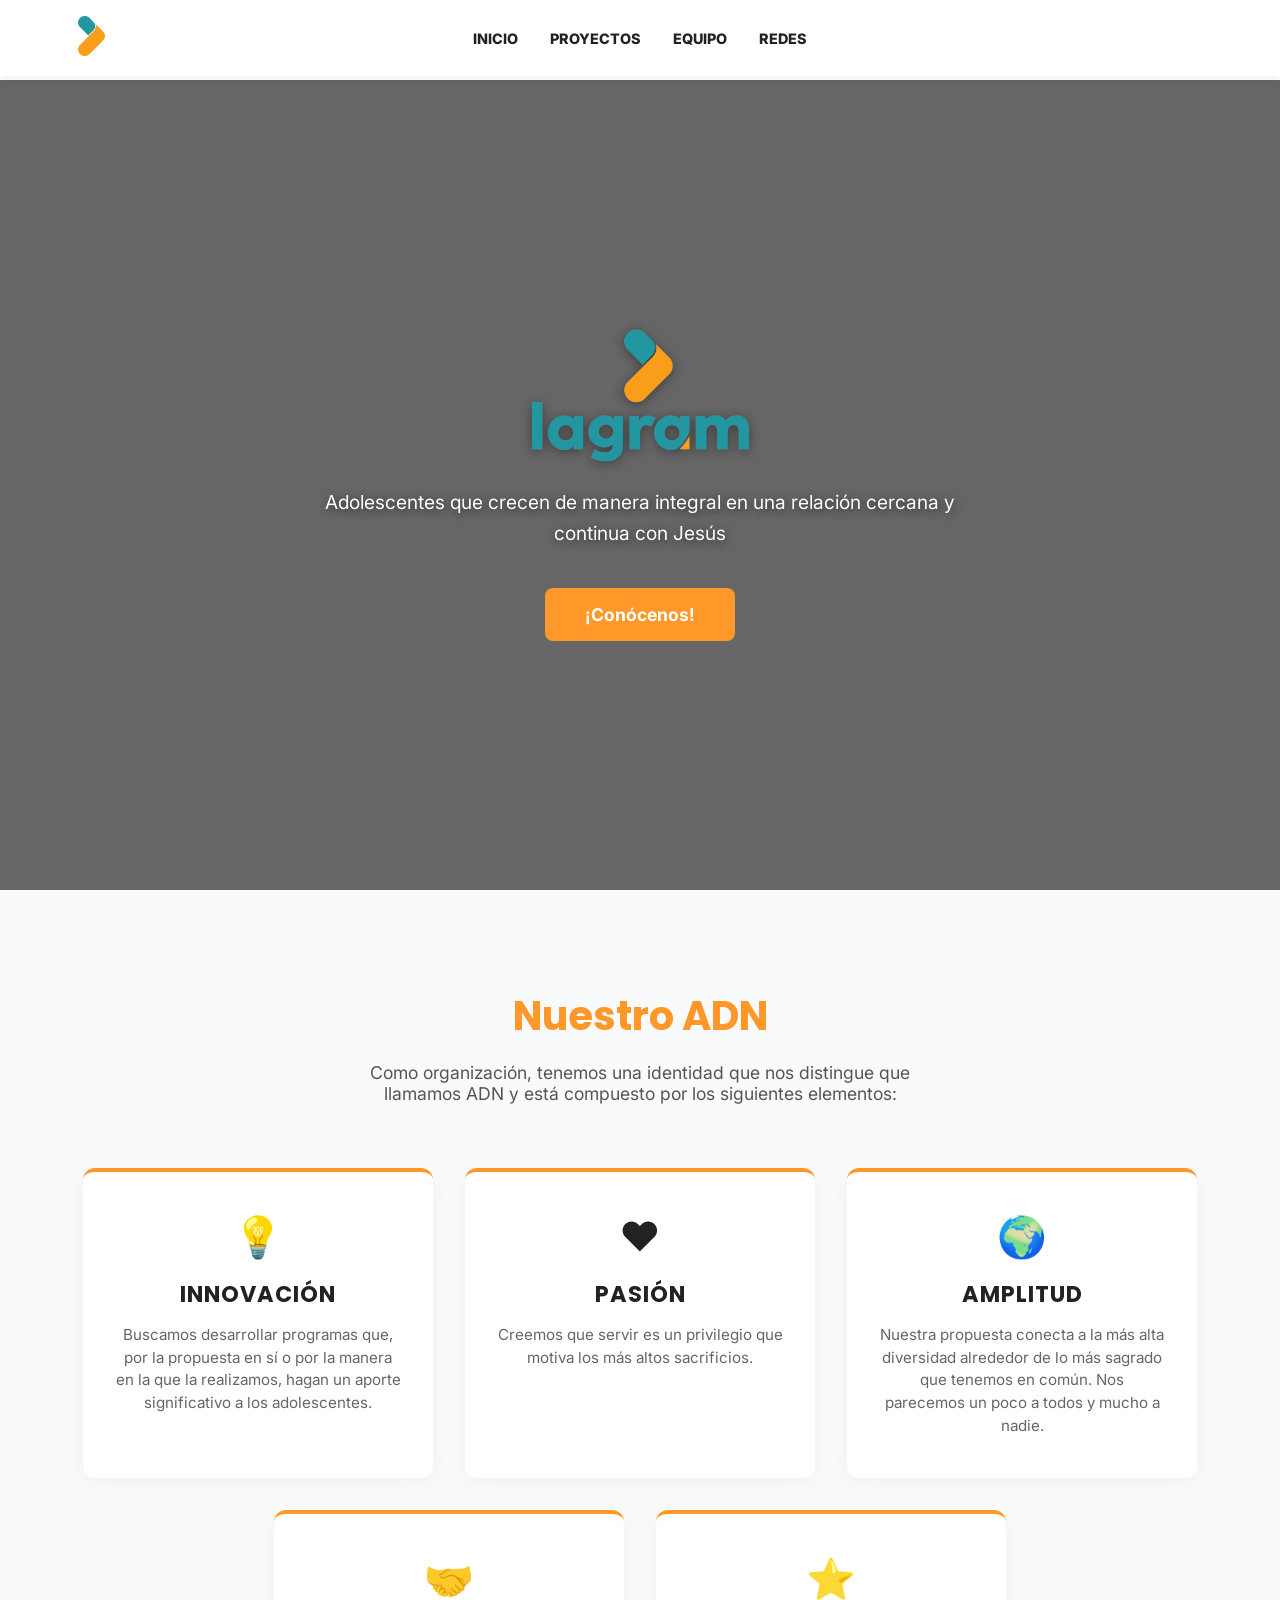
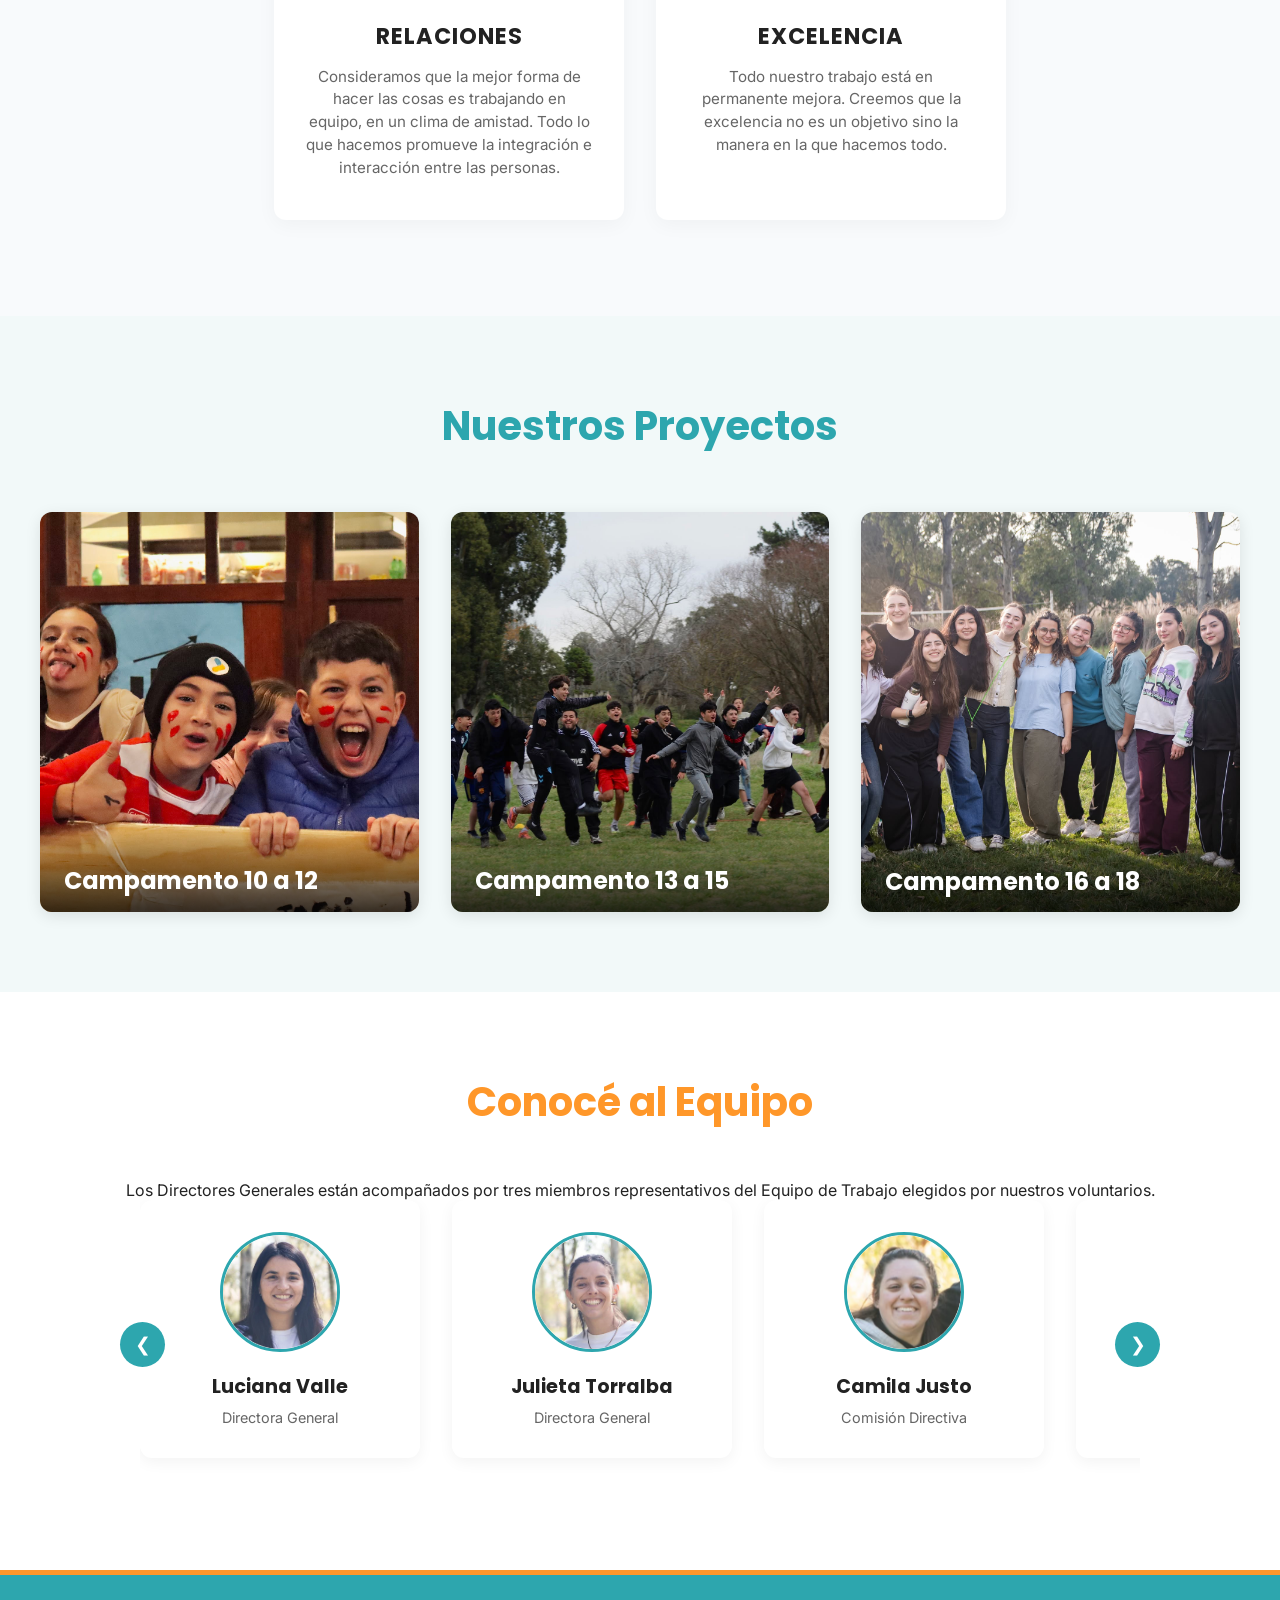
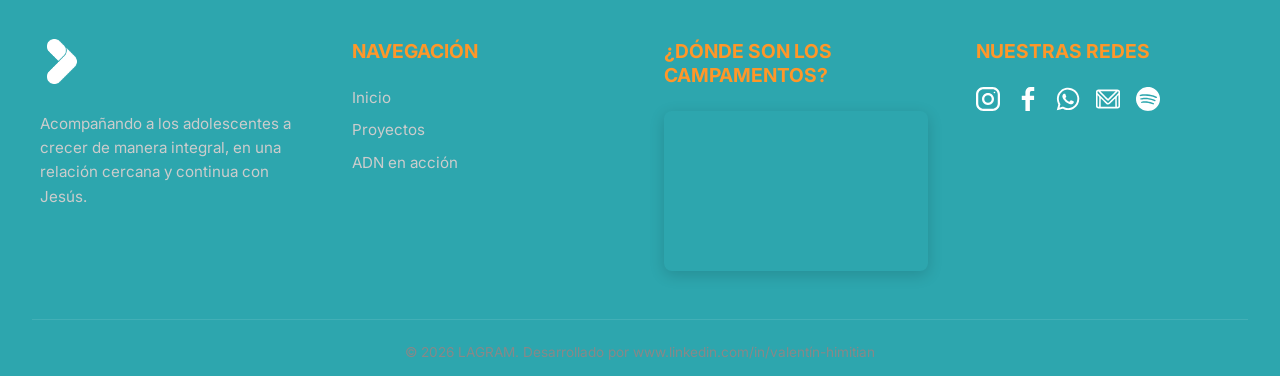
==== index.html @ 61ada51f "feat: actualizar cambios de LAGRAM" ====
<!DOCTYPE html>
<html lang="en">

<head>
    <meta charset="UTF-8">
    <meta name="viewport" content="width=device-width, initial-scale=1.0">
    <title>LAGRAM</title>
    <link rel="icon" type="image/png" href="assets/img/iso.png">

    <link rel="preconnect" href="https://fonts.googleapis.com">
    <link rel="preconnect" href="https://fonts.gstatic.com" crossorigin>
    <link href="https://fonts.googleapis.com/css2?family=Inter:wght@300;400;600&family=Poppins:wght@800&display=swap"
        rel="stylesheet">

    <link rel="stylesheet" href="assets/css/variables.css">

    <link rel="stylesheet" href="assets/css/estilos.css">
</head>

<body>


 <header class="header">
    <div class="header__contenedor">
        <!-- Logo -->
        <a href="index.html" class="header__logo-link">
            <img src="assets/img/iso.png" alt="Logo de LAGRAM" class="header__logo">
        </a>

        <!-- Botón de Hamburguesa (Solo visible en mobile) -->
        <button class="header__hamburguesa" id="menu-btn" aria-label="Abrir menú">
            <span class="header__hamburguesa-linea"></span>
            <span class="header__hamburguesa-linea"></span>
            <span class="header__hamburguesa-linea"></span>
        </button>

        <!-- Navegación -->
        <nav class="header__nav" id="menu-nav">
            <ul class="header__menu">
                <li><a href="index.html" class="header__link">Inicio</a></li>
                <li><a href="proyectos.html" class="header__link">Proyectos</a></li>
                <li><a href="equipo.html" class="header__link">Equipo</a></li>
                <li><a href="#footer" class="header__link">Redes</a></li>
            </ul>
        </nav>
    </div>
</header>


    <section class="hero" id="inicio">

        <video class="hero__video" autoplay loop muted playsinline poster="assets/hero-fallback.jpg">
            <source src="assets/img/campamento-lagram.mp4" type="video/mp4">
        </video>

        <div class="hero__overlay"></div>

        <!-- Contenido y texto principal -->
        <div class="hero__contenido">
            
            <!-- NUEVO: Logo principal transparente sobre el video -->
            <img src="assets/img/logo-hero.png" alt="Logo de LAGRAM" class="hero__logo-grande">

            <h1 class="hero__subtitulo">Adolescentes que crecen de manera integral en una relación cercana y continua con
                Jesús</h1>
            
            <a href="equipo.html" class="hero__boton">¡Conócenos!</a>
        </div>

    </section>

    <!-- =========================================
   SECCIÓN ADN (Valores Estáticos)
========================================= -->
<section class="adn" id="adn">
    <div class="adn__header">
        <h2>Nuestro ADN</h2>
        <p>Como organización, tenemos una identidad que nos distingue que llamamos ADN y está compuesto por los siguientes elementos:</p>
    </div>

    <div class="adn__grid">
        
        <article class="adn__card">
            <!-- Podés reemplazar los emojis por íconos SVG o FontAwesome después -->
            <div class="adn__icono">💡</div>
            <h3 class="adn__titulo">Innovación</h3>
            <p class="adn__descripcion">Buscamos desarrollar programas que, por la propuesta en sí o por la manera en la que la realizamos, hagan un aporte significativo a los adolescentes.</p>
        </article>

        <article class="adn__card">
            <div class="adn__icono">❤️</div>
            <h3 class="adn__titulo">Pasión</h3>
            <p class="adn__descripcion">Creemos que servir es un privilegio que motiva los más altos sacrificios.</p>
        </article>

        <article class="adn__card">
            <div class="adn__icono">🌍</div>
            <h3 class="adn__titulo">Amplitud</h3>
            <p class="adn__descripcion">Nuestra propuesta conecta a la más alta diversidad alrededor de lo más sagrado que tenemos en común. Nos parecemos un poco a todos y mucho a nadie.</p>
        </article>

        <article class="adn__card">
            <div class="adn__icono">🤝</div>
            <h3 class="adn__titulo">Relaciones</h3>
            <p class="adn__descripcion">Consideramos que la mejor forma de hacer las cosas es trabajando en equipo, en un clima de amistad. Todo lo que hacemos promueve la integración e interacción entre las personas.</p>
        </article>

        <article class="adn__card">
            <div class="adn__icono">⭐</div>
            <h3 class="adn__titulo">Excelencia</h3>
            <p class="adn__descripcion">Todo nuestro trabajo está en permanente mejora. Creemos que la excelencia no es un objetivo sino la manera en la que hacemos todo.</p>
        </article>

    </div>
</section>
    <section class="proyectos" id="proyectos">
        <div class="proyectos__contenedor">
            <h2 class="proyectos__titulo-principal">Nuestros Proyectos</h2>

            <div class="proyectos__grid" id="grid-proyectos"></div>

        </div>
    </section>
    <section class="equipo" id="equipo">
    <div class="equipo__contenedor">
        <h2 class="equipo__titulo">Conocé al Equipo</h2>
        <p class="equipo__descripcion">Los Directores Generales están acompañados por tres miembros representativos del Equipo de Trabajo elegidos por nuestros voluntarios.</p>

        <div class="carrusel">
            <button class="carrusel__btn carrusel__btn--prev" id="btn-prev" aria-label="Anterior">❮</button>

            <div class="carrusel__riel" id="carrusel-riel">

                <!-- Directoras Generales -->
                <article class="miembro">
                    <img src="assets/img/luli.png" alt="Luciana Valle" class="miembro__foto">
                    <h3 class="miembro__nombre">Luciana Valle</h3>
                    <p class="miembro__rol">Directora General</p>
                </article>

                <article class="miembro">
                    <img src="assets/img/juli.png" alt="Julieta Torralba" class="miembro__foto">
                    <h3 class="miembro__nombre">Julieta Torralba</h3>
                    <p class="miembro__rol">Directora General</p>
                </article>

                <!-- Comisión Directiva -->
                <article class="miembro">
                    <img src="assets/img/cami.png" alt="Camila Justo" class="miembro__foto">
                    <h3 class="miembro__nombre">Camila Justo</h3>
                    <p class="miembro__rol">Comisión Directiva</p>
                </article>

                <article class="miembro">
                    <img src="assets/img/turri.png" alt="Lucas Turriaga" class="miembro__foto">
                    <h3 class="miembro__nombre">Lucas Turriaga</h3>
                    <p class="miembro__rol">Comisión Directiva</p>
                </article>

                <article class="miembro">
                    <img src="assets/img/martu.png" alt="Martina Valle" class="miembro__foto">
                    <h3 class="miembro__nombre">Martina Valle</h3>
                    <p class="miembro__rol">Comisión Directiva</p>
                </article>

            </div>

            <button class="carrusel__btn carrusel__btn--next" id="btn-next" aria-label="Siguiente">❯</button>
        </div>
    </div>
</section>

   <footer class="footer" id="footer">
        <div class="footer__contenedor">

            <div class="footer__columna">
                <img src="assets/img/iso.png" alt="Logo LAGRAM" class="footer__logo">
                <p class="footer__descripcion">Acompañando a los adolescentes a crecer de manera integral, en una
                    relación cercana y continua con Jesús.</p>
            </div>

            <div class="footer__columna">
                <h4 class="footer__titulo">Navegación</h4>
                <ul class="footer__links">
                    <li><a href="index.html">Inicio</a></li>
                    <li><a href="proyectos.html">Proyectos</a></li>
                    <li><a href="equipo.html">ADN en acción</a></li>
                </ul>
            </div>

            <!-- Columna 3: El Mapa -->
            <div class="footer__columna">
                <h4 class="footer__titulo">¿Dónde son los campamentos?</h4>
                <div class="footer__mapa">
                    <iframe
                        src="https://www.google.com/maps/embed?pb=!1m18!1m12!1m3!1d3270.274318870614!2d-58.596475151065064!3d-34.949732598355894!2m3!1f0!2f0!3f0!3m2!1i1024!2i768!4f13.1!3m3!1m2!1s0x95bcd87e0a44ce57%3A0x9e309571b2313253!2sParque%20Cristiano%20El%20Sembrador!5e0!3m2!1ses-419!2sar!4v1786031067845!5m2!1ses-419!2sar"
                        width="600" height="450" style="border:0;" allowfullscreen="" loading="lazy"
                        referrerpolicy="no-referrer-when-downgrade">
                    </iframe>
                </div>
            </div>

            <!-- Columna 4: Redes y Contacto -->
            <div class="footer__columna">
                <h4 class="footer__titulo">Nuestras Redes</h4>

                <!-- Mantenemos el modificador --vertical para que sigan apilados -->
                <div class="footer__social footer__social--vertical">
                    <a href="https://www.instagram.com/lagramoficial" target="_blank" aria-label="Instagram">
                        <img src="assets/img/instagram.svg" alt="IG">
                    </a>
                    <a href="https://www.facebook.com/lagramoficial" target="_blank" aria-label="Facebook">
                        <img src="assets/img/facebook-footer.svg" alt="FB">
                    </a>
                    <a href="https://wa.me/5491163765990" target="_blank" aria-label="WhatsApp">
                        <img src="assets/img/whatsapp-footer.svg" alt="WhatsApp">
                    </a>
                    <a href="mailto:info@lagram.com.ar" aria-label="Enviar correo por Gmail">
                        <img src="assets/img/gmail-footer.svg" alt="Gmail">
                    </a>
                    <!-- Nuevo ícono de Spotify (Asegurate de poner el link real de Lagram) -->
                    <a href="https://open.spotify.com/user/lagramoficial?si=a2e627d1a4cd45a8" target="_blank" aria-label="Spotify">
                        <img src="assets/img/spotify-footer.svg" alt="Spotify">
                    </a>
                </div>
            </div>

        </div>

        <div class="footer__copyright">
            <p>&copy; 2026 LAGRAM. Desarrollado por <a href="https://www.linkedin.com/in/valentín-himitian" target="_blank" style="color: inherit; text-decoration: none;">www.linkedin.com/in/valentín-himitian</a></p>
        </div>
    </footer>

    <!-- =========================================
         POP-UP DE NOVEDADES (Multipropósito)
    ========================================= -->
    <div class="popup-overlay" id="popup-novedades">
        <div class="popup-contenedor">
            
            <!-- Botón de cerrar -->
            <button class="popup-cerrar" id="btn-cerrar-popup" aria-label="Cerrar ventana">&times;</button>

            <!-- Imagen representativa (se puede cambiar luego por JS) -->
            <div class="popup-imagen">
                <!-- Usá una imagen genérica de Lagram por ahora -->
                <img src="assets/img/popup-banner.png" alt="Novedades LAGRAM" id="popup-img">
            </div>

            <!-- Textos vacíos listos para ser llenados por JavaScript -->
            <div class="popup-contenido">
                <h3 class="popup-titulo" id="popup-titulo">Cargando...</h3>
                <p class="popup-texto" id="popup-texto">Buscando las últimas novedades...</p>
                <a href="#" class="btn-primario popup-btn" id="popup-btn">Saber más</a>
            </div>

        </div>
    </div>
</body>
<script src="js/script.js"></script>

</html>
---- assets/css/variables.css ----
/* =========================================
   IMPORTACIÓN DE FUENTES
========================================= */
@import url('https://fonts.googleapis.com/css2?family=Inter:wght@300;400;600&family=Poppins:wght@800&display=swap');

/* =========================================
   VARIABLES GLOBALES
========================================= */
:root {
    /* Paleta de Colores LAGRAM */
    --color-primario: #FF9729; 
    --color-secundario: #2DA6AE; 
    --color-fondo: #FFFFFF; 
    --color-texto: #222222; 

    /* Tipografías */
    --fuente-titulos: 'Poppins', sans-serif; 
    --fuente-parrafos: 'Inter', sans-serif;
}
---- assets/css/estilos.css ----
/* =========================================
   RESETEO BÁSICO (Boilerplate)
========================================= */
* {
    margin: 0;
    padding: 0;
    box-sizing: border-box;
}

/* Candado anti-desbordamiento para celulares */
html, body {
    width: 100%;
    max-width: 100vw;
    overflow-x: hidden; 
    position: relative;
}

body {
    font-family: var(--fuente-parrafos);
    background-color: var(--color-fondo);
    color: var(--color-texto);
    padding-top: 80px; /* NUEVO: Empuja la web hacia abajo para que el header flotante no tape el video */
}

h1, h2, h3 {
    font-family: var(--fuente-titulos);
}

/* =========================================
   HEADER & NAVEGACIÓN
========================================= */
.header {
    background-color: rgba(255, 255, 255, 0.85); 
    backdrop-filter: blur(12px); 
    -webkit-backdrop-filter: blur(12px); 
    box-shadow: 0 4px 6px rgba(0, 0, 0, 0.05);
    
    position: fixed; /* CAMBIO CLAVE: Lo desengancha de la página y lo hace flotar */
    top: 0;
    left: 0; /* Lo clavamos a la izquierda */
    
    z-index: 900; /* Alto para que no se pise con fotos, pero menor a 1000 del popup */
    width: 100%; 
}

.header__contenedor {
    display: grid;
    grid-template-columns: 1fr auto 1fr; /* Crea 3 columnas: Izquierda, Centro exacto, Derecha */
    align-items: center;
    width: 100%;
    max-width: 1200px; /* Podés sacar esta línea si querés que ocupe toda la pantalla */
    margin: 0 auto;
    padding: 1rem 2rem;
}

.header__logo-link {
    justify-self: start; /* Ancla el logo a la columna izquierda */
}

.header__nav {
    justify-self: center; /* Clava el menú en la columna central */
}

.header__logo {
    height: 40px; 
    width: auto;
}

.header__menu {
    display: flex;
    align-items: center;
    gap: 2rem; 
    list-style: none;
    margin: 0; /* Clave para evitar el aspecto torcido */
    padding: 0; /* Clave para centrar perfectamente */
}

/* Estilos iniciales del botón hamburguesa (Oculto en escritorio) */
.header__hamburguesa {
    display: none;
    background: none;
    border: none;
    cursor: pointer;
    padding: 0.5rem;
    z-index: 200; /* Para que quede por encima del menú abierto */
}

.header__hamburguesa-linea {
    display: block;
    width: 25px;
    height: 3px;
    background-color: var(--color-texto);
    margin: 5px 0;
    transition: all 0.3s ease;
    border-radius: 2px;
}

/* =========================================
   ESTILOS DE LOS ENLACES DEL HEADER
========================================= */
.header__link {
    position: relative; 
    text-decoration: none;
    color: var(--color-texto);
    font-weight: 800;
    text-transform: uppercase;
    font-size: 0.9rem;
    padding-bottom: 6px; 
    transition: color 0.3s ease;
}

.header__link::after {
    content: '';
    position: absolute;
    bottom: 0;
    left: 0;
    width: 0%; 
    height: 3px; 
    background: linear-gradient(to right, var(--color-primario) 50%, var(--color-secundario) 50%);
    border-radius: 2px;
    transition: width 0.3s ease; 
}

.header__link:hover,
.header__link.activo {
    color: var(--color-primario); 
}

.header__link:hover::after,
.header__link.activo::after {
    width: 100%;
}

/* =========================================
   AJUSTES MOBILE (Todo en 1 sola línea)
========================================= */
/* =========================================
   AJUSTES MOBILE (Menú Hamburguesa)
========================================= */
@media (max-width: 768px) {
    /* 1. Volvemos al flexbox para distribuir logo y hamburguesa a los lados */
    .header__contenedor {
        display: flex;
        justify-content: space-between;
        align-items: center;
        padding: 1rem 5%;
    }

    /* 2. Mostramos el botón de hamburguesa */
    .header__hamburguesa {
        display: block;
    }

    /* 3. Transformamos el nav en un panel lateral oculto */
    .header__nav {
        position: fixed;
        top: 0;
        right: -100%; /* Oculto fuera de la pantalla por la derecha */
        width: 70%; /* Ancho del menú desplegable */
        height: 100vh; /* Ocupa toda la altura de la pantalla */
        background-color: rgba(255, 255, 255, 0.98);
        backdrop-filter: blur(10px);
        -webkit-backdrop-filter: blur(10px);
        box-shadow: -5px 0 15px rgba(0, 0, 0, 0.1);
        display: flex;
        flex-direction: column;
        justify-content: center; /* Centramos las opciones verticalmente */
        transition: right 0.4s ease; /* Transición suave al abrir/cerrar */
        z-index: 150;
    }

    /* Clase que agregaremos con JS para mostrar el menú */
    .header__nav--activo {
        right: 0; /* Lo traemos de vuelta a la pantalla */
    }

    /* 4. Acomodamos los enlaces en forma de lista vertical */
    .header__menu {
        flex-direction: column;
        gap: 2rem;
        align-items: center;
    }

    .header__link {
        font-size: 1.2rem; /* Letra más grande para tocar fácilmente con el dedo */
    }

    /* Animación opcional: Convertir la hamburguesa en una "X" al abrir */
    .header__hamburguesa--activo .header__hamburguesa-linea:nth-child(1) {
        transform: rotate(45deg) translate(5px, 6px);
    }
    .header__hamburguesa--activo .header__hamburguesa-linea:nth-child(2) {
        opacity: 0;
    }
    .header__hamburguesa--activo .header__hamburguesa-linea:nth-child(3) {
        transform: rotate(-45deg) translate(5px, -6px);
    }
}
/* =========================================
   HERO SECTION
========================================= */
.hero {
    position: relative;
    height: 90vh; 
    width: 100%;
    display: flex;
    align-items: center;
    justify-content: center;
    overflow: hidden;
}

/* El Video de Fondo */
.hero__video {
    position: absolute;
    top: 50%;
    left: 50%;
    min-width: 100%;
    min-height: 100%;
    width: auto;
    height: auto;
    transform: translate(-50%, -50%);
    z-index: -2; 
    object-fit: cover;
}

/* Capa Oscura (Overlay) */
.hero__overlay {
    position: absolute;
    top: 0;
    left: 0;
    width: 100%;
    height: 100%;
    background-color: rgba(0, 0, 0, 0.6); /* Negro al 60% de opacidad */
    z-index: -1;
}

/* Contenido y Textos */
.hero__contenido {
    position: relative;
    z-index: 1; 
    text-align: center;
    color: var(--color-fondo); /* Usamos nuestra variable blanca */
    padding: 0 2rem;
    max-width: 800px;
}


/* =========================================
   TEXTOS DEL HERO (Escritorio)
========================================= */
.hero__titulo {
    font-family: var(--fuente-titulos);
    font-size: 2.8rem; /* Mantenemos tu tamaño original para monitores */
    font-weight: 800;
    margin-bottom: 1rem;
    line-height: 1.2;
    text-shadow: 2px 4px 15px rgba(0, 0, 0, 0.7); 
    max-width: 900px; 
    margin-left: auto;
    margin-right: auto;
}

.hero__subtitulo {
    font-family: var(--fuente-parrafos);
    font-size: 1.2rem;
    margin-bottom: 2.5rem;
    font-weight: 400; 
    line-height: 1.6;
    text-shadow: 1px 2px 10px rgba(0, 0, 0, 0.6);
    max-width: 700px; 
    margin-left: auto;
    margin-right: auto;
}

/* El botón queda intacto */
.hero__boton {
    display: inline-block;
    background-color: var(--color-primario);
    color: var(--color-fondo);
    padding: 1rem 2.5rem;
    font-size: 1.1rem;
    font-weight: bold;
    text-decoration: none;
    border-radius: 8px;
    transition: transform 0.3s ease, background-color 0.3s ease;
}

.hero__boton:hover {
    transform: translateY(-5px); 
    background-color: #e3821d; 
}

/* =========================================
   LOGO DEL HERO (Video)
========================================= */
.hero__logo-grande {
    max-width: 250px; 
    width: 100%;
    height: auto;
    display: block;
    margin: 0 auto 1.5rem auto; 
    filter: drop-shadow(0 2px 6px rgba(0,0,0,0.4)); 
}

/* =========================================
   AJUSTES MOBILE DEL HERO (Descomprimir pantalla)
========================================= */
@media (max-width: 768px) {
    .hero__logo-grande {
        max-width: 200px; /* Tamaño con buena presencia en celular sin saturar */
        margin-bottom: 1rem;
    }

    .hero__titulo {
        font-size: 1.6rem; /* Reducimos drásticamente para que el texto no se coma a la marca */
        line-height: 1.3;
        padding: 0 1rem; /* Margen de respiro lateral */
    }

    .hero__subtitulo {
        font-size: 1rem; 
        padding: 0 1.5rem;
        margin-bottom: 2rem;
    }
}
/* =========================================
   SECCIÓN ADN (Valores)
========================================= */
.adn {
    padding: 6rem 2rem;
    background-color: #f8fafc; /* Un fondo súper sutil para que las tarjetas blancas resalten */
    text-align: center;
}

.adn__header {
    max-width: 600px;
    margin: 0 auto 4rem auto;
}

.adn__header h2 {
    font-family: var(--fuente-titulos);
    font-size: 2.5rem;
    color: var(--color-primario);
    margin-bottom: 1rem;
}

.adn__header p {
    font-family: var(--fuente-parrafos);
    color: #555;
    font-size: 1.1rem;
}

/* Flexbox para acomodar inteligentemente 5 tarjetas */
.adn__grid {
    display: flex;
    flex-wrap: wrap;
    justify-content: center;
    gap: 2rem;
    max-width: 1200px;
    margin: 0 auto;
}

/* Las Tarjetas */
.adn__card {
    background-color: #ffffff;
    flex: 0 1 350px; /* Crecen y se achican, con un ancho base de 350px */
    padding: 2.5rem 2rem;
    border-radius: 12px;
    box-shadow: 0 5px 20px rgba(0, 0, 0, 0.04);
    border-top: 4px solid var(--color-primario); /* Detalle de color institucional arriba */
    transition: transform 0.3s ease, box-shadow 0.3s ease;
}

/* Efecto hover sutil (tactilidad, no dinámica compleja) */
.adn__card:hover {
    transform: translateY(-5px);
    box-shadow: 0 10px 25px rgba(0, 0, 0, 0.08);
}

.adn__icono {
    font-size: 2.5rem;
    margin-bottom: 1rem;
}

.adn__titulo {
    font-family: var(--fuente-titulos);
    font-size: 1.4rem;
    color: var(--color-texto);
    margin-bottom: 0.8rem;
    text-transform: uppercase;
    letter-spacing: 1px;
}

.adn__descripcion {
    font-family: var(--fuente-parrafos);
    color: #666;
    font-size: 0.95rem;
    line-height: 1.5;
}

/* Mobile: Se apilan automáticamente por el flex-wrap, solo ajustamos padding */
@media (max-width: 768px) {
    .adn {
        padding: 4rem 1.5rem;
    }
    .adn__card {
        flex: 1 1 100%; /* Ocupan todo el ancho en celulares */
    }
}
/* =========================================
   SECCIÓN: PROYECTOS Y CAMPAMENTOS
========================================= */
.proyectos {
    padding: 5rem 2rem;
    background-color: #f2f9f9; /* Mantenemos el fondo sutil "tint" */
}

.proyectos__titulo-principal {
    text-align: center;
    font-size: 2.5rem;
    color: var(--color-secundario);
    margin-bottom: 3.5rem;
}

.proyectos__grid {
    display: grid;
    grid-template-columns: repeat(auto-fit, minmax(300px, 1fr));
    gap: 2rem;
    max-width: 1200px;
    margin: 0 auto;
}

/* El esqueleto de la tarjeta */
.card {
    position: relative;
    border-radius: 12px;
    overflow: hidden; /* Fundamental para que el panel deslizante no se desborde */
    height: 400px; /* Altura fija para que todas sean iguales */
    box-shadow: 0 4px 15px rgba(0, 0, 0, 0.1);
    cursor: pointer;
}

.card__imagen {
    width: 100%;
    height: 100%;
    object-fit: cover;
    transition: transform 0.5s ease;
}

/* Efecto de zoom sutil en la foto al pasar el mouse */
.card:hover .card__imagen {
    transform: scale(1.08);
}

/* El panel que contiene el texto y se desliza */
.card__contenido {
    position: absolute;
    bottom: 0;
    left: 0;
    width: 100%;
    /* Un gradiente oscuro para que el texto blanco sea legible sobre cualquier foto */
    background: linear-gradient(to top, rgba(0, 0, 0, 0.95) 20%, rgba(0, 0, 0, 0.7) 70%, transparent);
    color: var(--color-fondo);
    padding: 2rem 1.5rem 1.5rem;
    
    /* EL TRUCO: Lo empujamos hacia abajo un 100% de su propio alto, menos 80px para que asome el título */
    transform: translateY(calc(100% - 80px));
    transition: transform 0.4s ease-in-out;
}

.card:hover .card__contenido {
    transform: translateY(0); /* Vuelve a su posición 0 original (totalmente visible) */
}

.card__titulo {
    font-size: 1.5rem;
    margin-bottom: 1rem;
    /* Fijamos un alto para asegurar que los 80px que dejamos asomar coincidan perfecto */
    height: 35px; 
}

.card__descripcion {
    font-size: 0.95rem;
    line-height: 1.5;
    color: #e0e0e0;
    margin-bottom: 1.5rem;
    /* La descripción está un poco transparente hasta hacer hover para darle un efecto más fluido */
    opacity: 0;
    transition: opacity 0.4s ease 0.1s; /* Un ligero retraso en la opacidad */
}

.card:hover .card__descripcion {
    opacity: 1;
}

.card__boton {
    display: inline-block;
    padding: 0.6rem 1.2rem;
    background-color: var(--color-primario);
    color: var(--color-fondo);
    text-decoration: none;
    font-weight: 600;
    border-radius: 6px;
    font-size: 0.9rem;
    transition: background-color 0.3s;
}

.card__boton:hover {
    background-color: #e3821d;
}
/* =========================================
   SECCIÓN: EL EQUIPO (Carrusel)
========================================= */
.equipo {
    padding: 5rem 2rem;
    background-color: var(--color-fondo);
    text-align: center;
}

.equipo__titulo {
    font-size: 2.5rem;
    color: var(--color-primario);
    margin-bottom: 3rem;
}

/* Contenedor relativo para posicionar las flechas */
.carrusel {
    position: relative;
    max-width: 1000px;
    margin: 0 auto;
    display: flex;
    align-items: center;
}

/* EL RIEL (Magia Scroll Snap) */
.carrusel__riel {
    display: flex;
    gap: 2rem;
    overflow-x: auto; /* Permite scroll horizontal */
    scroll-snap-type: x mandatory; /* Obliga a magnetizar las tarjetas */
    scroll-behavior: smooth; /* Movimiento suave */
    padding-bottom: 2rem; /* Espacio para la sombra */
    
    /* Ocultar barra de scroll nativa (Chrome/Safari/Firefox) */
    scrollbar-width: none; 
}
.carrusel__riel::-webkit-scrollbar {
    display: none;
}

/* Tarjeta de cada miembro */
.miembro {
    flex: 0 0 280px; /* Ancho fijo para cada tarjeta (no se encogen) */
    scroll-snap-align: center; /* Se centran magnéticamente al frenar el scroll */
    background: #fff;
    border-radius: 12px;
    padding: 2rem 1rem;
    box-shadow: 0 4px 15px rgba(0,0,0,0.05);
}

.miembro__foto {
    width: 120px;
    height: 120px;
    border-radius: 50%;
    object-fit: cover;
    margin-bottom: 1rem;
    border: 3px solid var(--color-secundario);
}

.miembro__nombre {
    color: var(--color-texto);
    font-size: 1.2rem;
    margin-bottom: 0.5rem;
}

.miembro__rol {
    color: #666;
    font-size: 0.9rem;
}

/* Botones de Navegación */
.carrusel__btn {
    background-color: var(--color-secundario);
    color: white;
    border: none;
    border-radius: 50%;
    width: 45px;
    height: 45px;
    font-size: 1.2rem;
    cursor: pointer;
    position: absolute;
    z-index: 10;
    transition: transform 0.2s, background-color 0.2s;
    /* Los ocultamos por defecto en celulares */
    display: none; 
}

.carrusel__btn:hover {
    background-color: #218389;
    transform: scale(1.1);
}

.carrusel__btn--prev { left: -20px; }
.carrusel__btn--next { right: -20px; }

/* Media Query: Mostrar botones solo en pantallas grandes (PCs) */
@media (min-width: 768px) {
    .carrusel__btn {
        display: block;
    }
}
/* =========================================
   FOOTER
========================================= */
.footer {
    /* Cambiamos el gris oscuro por el verde azulado de LAGRAM */
    background-color: var(--color-secundario); 
    color: var(--color-fondo); /* Mantenemos el texto blanco */
    padding: 4rem 2rem 1rem;
    
    /* Opcional: Una pequeña línea naranja arriba para coronar el diseño */
    border-top: 5px solid var(--color-primario); 
}

.footer__contenedor {
    max-width: 1200px;
    margin: 0 auto;
    display: grid;
    /* Reutilizamos nuestro truco de Grid para que las columnas se adapten a celulares */
    grid-template-columns: repeat(auto-fit, minmax(250px, 1fr));
    gap: 3rem;
    margin-bottom: 3rem;
}

.footer__logo {
    height: 45px;
    margin-bottom: 1.5rem;
    /* TRUCO: Si tu logo es negro, este filtro lo convierte en blanco sin usar Photoshop */
    filter: brightness(0) invert(1); 
}

.footer__descripcion {
    font-size: 0.95rem;
    line-height: 1.6;
    color: #cccccc;
}

.footer__titulo {
    font-size: 1.2rem;
    color: var(--color-primario);
    margin-bottom: 1.5rem;
    text-transform: uppercase;
}

.footer__links {
    list-style: none;
    display: flex;
    flex-direction: column;
    gap: 0.8rem;
}

.footer__links a {
    color: #cccccc;
    text-decoration: none;
    font-size: 0.95rem;
    transition: color 0.3s ease;
}

.footer__links a:hover {
    color: var(--color-primario);
}

.footer__social {
    display: flex;
    gap: 1rem;
    margin-top: 1.5rem;
}

.footer__social img {
    width: 24px;
    filter: brightness(0) invert(1); /* Íconos blancos */
    transition: transform 0.3s ease;
}

.footer__social img:hover {
    transform: scale(1.15);
}

.footer__copyright {
    text-align: center;
    border-top: 1px solid rgba(255, 255, 255, 0.1);
    padding-top: 1.5rem;
    font-size: 0.85rem;
    color: #888888;
}
/* Ajuste de separación vertical en la columna del Footer */
.footer__grupo--margen {
    margin-top: 2.5rem;
}

/* Reducimos el margen del título para que quede más cerca de sus propios íconos */
.footer__grupo .footer__titulo {
    margin-bottom: 1rem; 
}
/* =========================================
   MAPA EMBEBIDO (Footer)
========================================= */
.footer__mapa {
    margin-top: 0;
    width: 100%;
    border-radius: 8px;
    overflow: hidden; /* Fundamental para que los bordes redondeados tapen las esquinas cuadradas del mapa */
    box-shadow: 0 4px 15px rgba(0, 0, 0, 0.15); /* Una sombra suave para que flote sobre el fondo */
}

.footer__mapa iframe {
    width: 100%;
    height: 160px; /* Un alto sutil, no queremos que ocupe todo el footer */
    border: none;
    display: block; /* Elimina un margen blanco fantasma que los iframes suelen dejar por defecto */
}

/* =========================================
   PÁGINA DE PROYECTOS (Jerarquía Híbrida)
========================================= */

.proyectos-header {
    text-align: center;
    padding: 8rem 2rem 4rem; /* Un espacio grande arriba para que el Header fijo no tape el título */
    background-color: var(--color-fondo);
}

.proyectos-header h1 {
    font-family: var(--fuente-titulos);
    font-size: 3rem;
    color: var(--color-texto);
}

/* --- ZONA VIP (Zig-Zag) --- */
.proyectos-vip {
    display: flex;
    flex-direction: column;
    gap: 6rem; /* Mucho espacio entre campamentos para evitar fatiga visual */
    padding: 2rem 5%;
    max-width: 1200px;
    margin: 0 auto;
}

.proyecto-row {
    display: flex;
    align-items: center;
    gap: 4rem;
}

/* El truco de magia: Invertimos el orden para el segundo campamento */
.proyecto-row--invertido {
    flex-direction: row-reverse;
}

/* Imágenes */
.proyecto-row__imagen {
    flex: 1; /* Le decimos que ocupe exactamente la mitad (50%) del espacio */
    border-radius: 12px;
    overflow: hidden;
    box-shadow: 0 10px 30px rgba(0, 0, 0, 0.1);
}

.proyecto-row__imagen img {
    width: 100%;
    height: 100%;
    object-fit: cover;
    display: block;
}

/* Textos */
.proyecto-row__texto {
    flex: 1; /* Le decimos que ocupe la otra mitad (50%) */
}

.proyecto-row__texto h2 {
    font-family: var(--fuente-titulos);
    font-size: 2.5rem;
    color: var(--color-primario); /* Naranja institucional */
    margin-bottom: 1rem;
    line-height: 1.2;
}

.proyecto-row__texto p {
    font-family: var(--fuente-parrafos);
    font-size: 1.1rem;
    margin-bottom: 2rem;
    color: #555; /* Un gris oscuro para buena lectura */
}

/* --- ZONA SECUNDARIA --- */
.proyectos-secundarios {
    padding: 5rem 2rem;
    background-color: #f2f9f9; /* El fondo sutil (tint) que usamos en la Home */
    text-align: center;
}

.proyectos-secundarios__titulo {
    font-family: var(--fuente-titulos);
    font-size: 2rem;
    margin-bottom: 3rem;
}
/* --- CUADRÍCULA DE TARJETAS SECUNDARIAS --- */
.grid-proyectos {
    display: grid;
    /* Esto crea columnas automáticas que no bajan de 280px de ancho */
    grid-template-columns: repeat(auto-fit, minmax(280px, 1fr));
    gap: 2rem;
    max-width: 1000px;
    margin: 0 auto;
    padding: 0 2rem; /* Margen de seguridad lateral */
}

.tarjeta-iniciativa {
    background-color: #ffffff;
    padding: 2.5rem 1.5rem;
    border-radius: 12px;
    box-shadow: 0 4px 15px rgba(0, 0, 0, 0.05);
    transition: transform 0.3s ease, box-shadow 0.3s ease;
}

.tarjeta-iniciativa:hover {
    transform: translateY(-5px); /* Pequeño salto hacia arriba al pasar el mouse */
    box-shadow: 0 8px 25px rgba(0, 0, 0, 0.1);
}

.tarjeta-iniciativa__icono {
    font-size: 3.5rem;
    margin-bottom: 1rem;
}

.tarjeta-iniciativa__titulo {
    font-family: var(--fuente-titulos);
    color: var(--color-primario);
    font-size: 1.5rem;
    margin-bottom: 1rem;
}

.tarjeta-iniciativa__texto {
    font-family: var(--fuente-parrafos);
    color: #555;
    font-size: 1rem;
    line-height: 1.5;
}

/* =========================================
   MOBILE-FIRST (Adaptación para celulares)
========================================= */
@media (max-width: 768px) {
    /* Rompemos el Zig-Zag y apilamos Imagen arriba, Texto abajo */
    .proyecto-row, 
    .proyecto-row--invertido {
        flex-direction: column; 
        gap: 2rem;
        text-align: center;
    }
    
    .proyectos-header h1 {
        font-size: 2.2rem;
    }
    
    .proyecto-row__texto h2 {
        font-size: 2rem;
    }
}
.popup-overlay {
    position: fixed;
    top: 0; 
    left: 0; 
    right: 0; 
    bottom: 0; /* Anclado a los 4 bordes exactos de la pantalla */
    
    background-color: rgba(0, 0, 0, 0.6);
    backdrop-filter: blur(5px);
    -webkit-backdrop-filter: blur(5px);
    z-index: 1000; 
    
    /* Flexbox simple para centrar al medio absoluto */
    display: flex;
    justify-content: center;
    align-items: center;
    
    opacity: 0;
    pointer-events: none;
    transition: opacity 0.4s ease;
}

.popup-overlay--activo {
    opacity: 1;
    pointer-events: auto;
}

.popup-contenedor {
    background-color: #ffffff;
    position: relative; /* Volvemos a lo normal, sin absolutos */
    
    width: 90%; /* Automáticamente deja 5% de margen izquierdo y derecho */
    max-width: 400px; 
    border-radius: 16px;
    overflow: hidden;
    box-shadow: 0 15px 40px rgba(0, 0, 0, 0.25);
    
    /* Animación limpia hacia arriba, sin modificar ejes X */
    transform: translateY(30px) scale(0.95);
    transition: transform 0.4s cubic-bezier(0.175, 0.885, 0.32, 1.275);
}

.popup-overlay--activo .popup-contenedor {
    transform: translateY(0) scale(1); /* Vuelve a su lugar natural al centro */
}


.popup-cerrar {
    position: absolute;
    top: 12px;
    right: 15px;
    background: rgba(255, 255, 255, 0.9);
    border: none;
    font-size: 1.8rem;
    line-height: 1;
    width: 35px;
    height: 35px;
    border-radius: 50%;
    cursor: pointer;
    color: #333;
    display: flex;
    justify-content: center;
    align-items: center;
    box-shadow: 0 2px 5px rgba(0,0,0,0.2);
    z-index: 10; 
    transition: transform 0.2s ease, background 0.2s;
}

.popup-cerrar:hover {
    transform: scale(1.1);
    background: #fff;
    color: var(--color-primario);
}

.popup-imagen img {
    width: 100%;
    height: 180px;
    object-fit: cover;
    display: block;
}

.popup-contenido {
    padding: 2rem 1.5rem; 
    text-align: center;
    box-sizing: border-box; /* CLAVE 2 */
}

.popup-titulo {
    font-family: var(--fuente-titulos);
    font-size: 1.8rem;
    color: var(--color-primario);
    margin-bottom: 1rem;
    line-height: 1.2;
}

.popup-texto {
    font-family: var(--fuente-parrafos);
    color: #555;
    font-size: 1.05rem;
    line-height: 1.5;
    margin-bottom: 2rem;
}

.popup-btn {
    display: block; 
    width: 100%;
    box-sizing: border-box; /* CLAVE 3 */
    background-color: var(--color-primario);
    color: var(--color-fondo);
    padding: 1rem;
    font-size: 1.1rem;
    font-weight: bold;
    text-decoration: none;
    border-radius: 8px;
    transition: transform 0.3s ease, background-color 0.3s ease;
}

.popup-btn:hover {
    background-color: #e3821d;
}
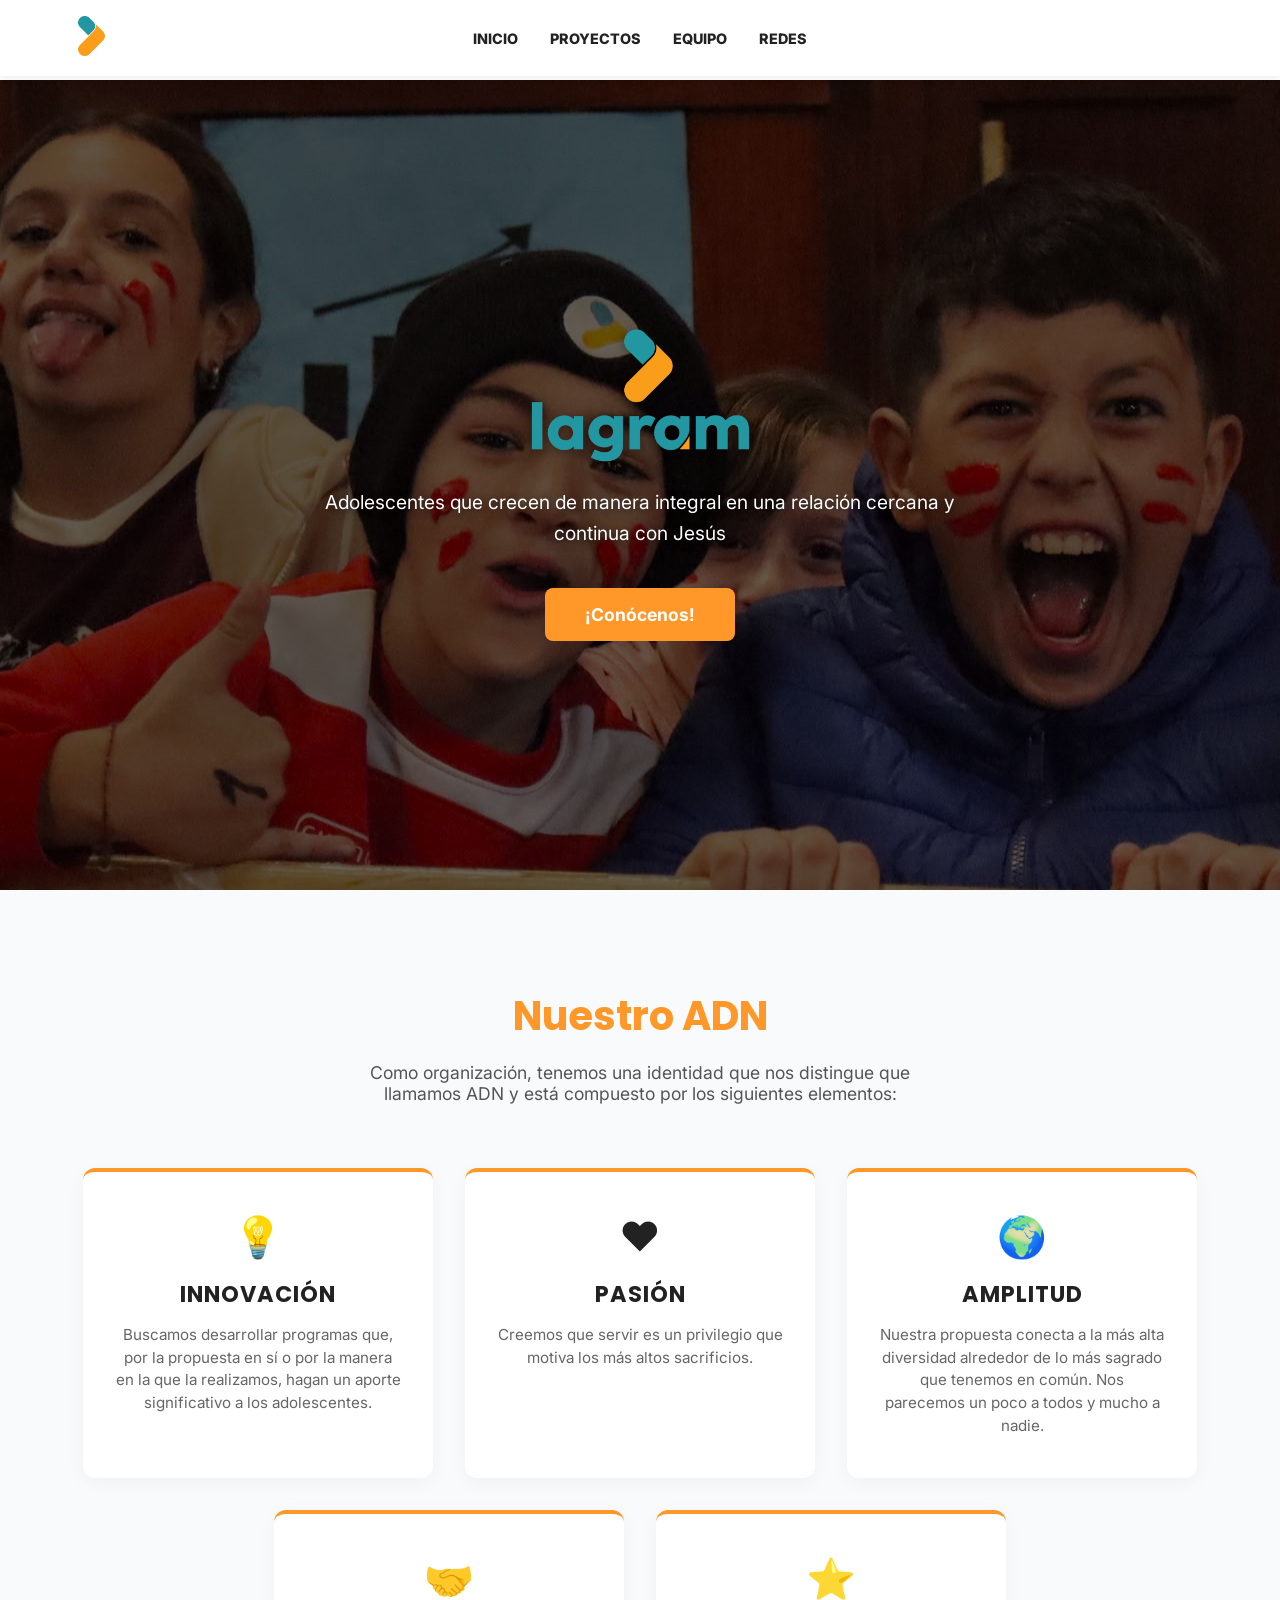
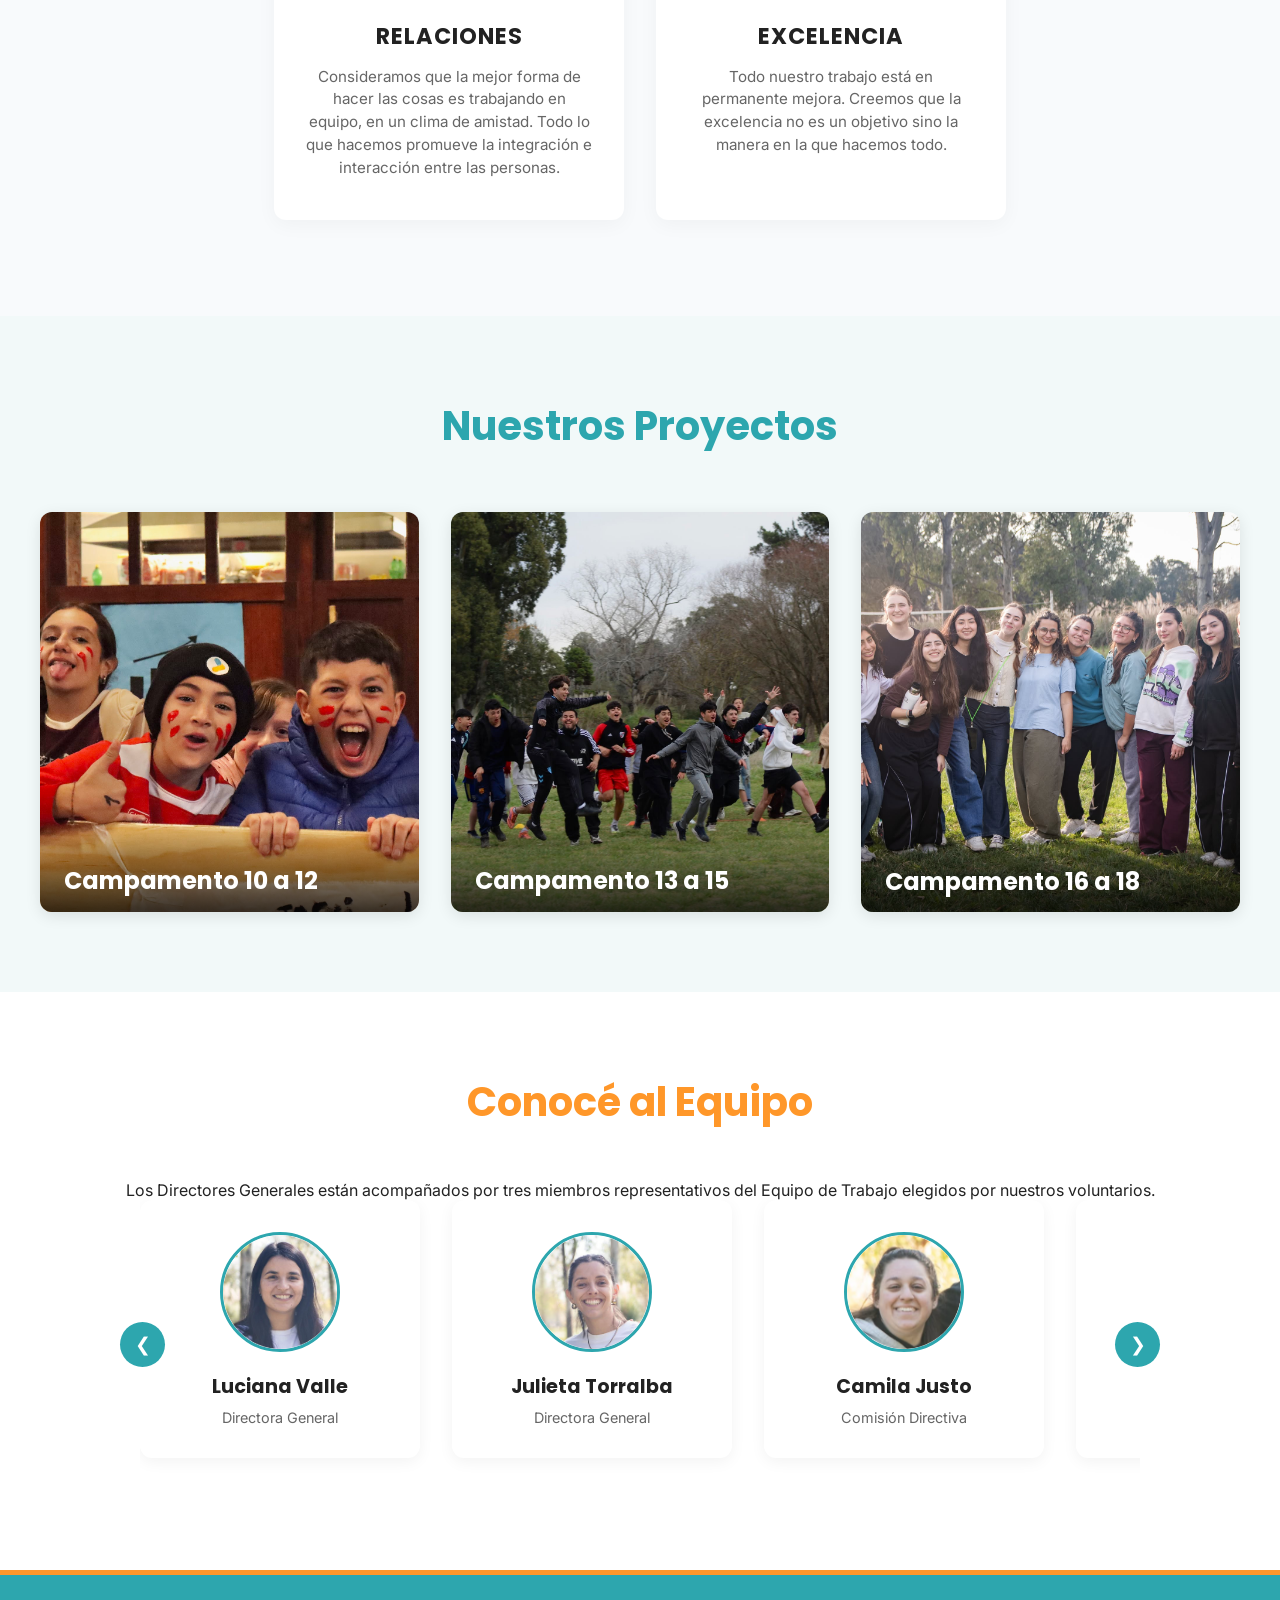
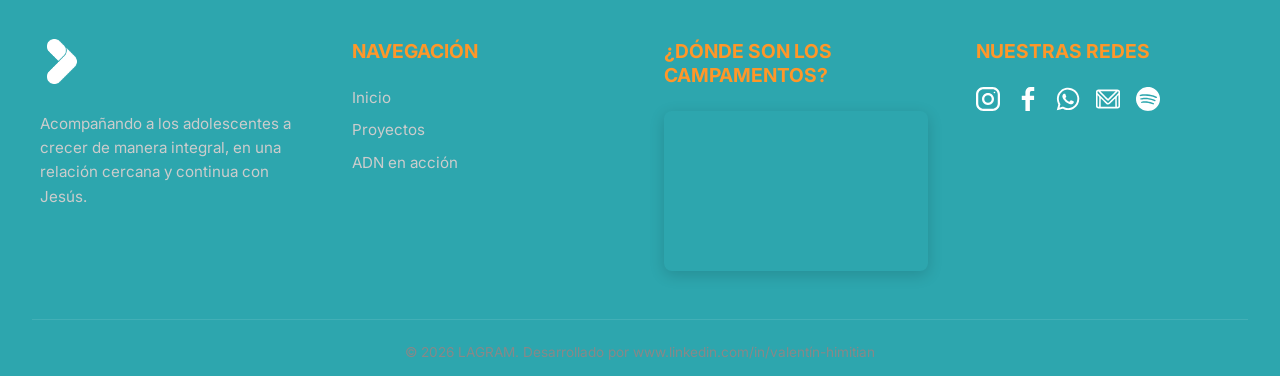
==== commit 981eb326: "fix: estructura HTML válida en las tres páginas - Mover <script> dentro de <body> (estaba fuera, HTM" ====
--- a/index.html
+++ b/index.html
@@ -1,5 +1,5 @@
 <!DOCTYPE html>
-<html lang="en">
+<html lang="es">
 
 <head>
     <meta charset="UTF-8">
@@ -49,7 +49,7 @@
 
     <section class="hero" id="inicio">
 
-        <video class="hero__video" autoplay loop muted playsinline poster="assets/hero-fallback.jpg">
+        <video class="hero__video" autoplay loop muted playsinline poster="assets/img/10-12.jpg">
             <source src="assets/img/campamento-lagram.mp4" type="video/mp4">
         </video>
 
@@ -256,7 +256,7 @@
 
         </div>
     </div>
+
+    <script src="js/script.js"></script>
 </body>
-<script src="js/script.js"></script>
-
 </html>
--- a/assets/css/variables.css
+++ b/assets/css/variables.css
@@ -1,7 +1,3 @@
-/* =========================================
-   IMPORTACIÓN DE FUENTES
-========================================= */
-@import url('https://fonts.googleapis.com/css2?family=Inter:wght@300;400;600&family=Poppins:wght@800&display=swap');
 
 /* =========================================
    VARIABLES GLOBALES
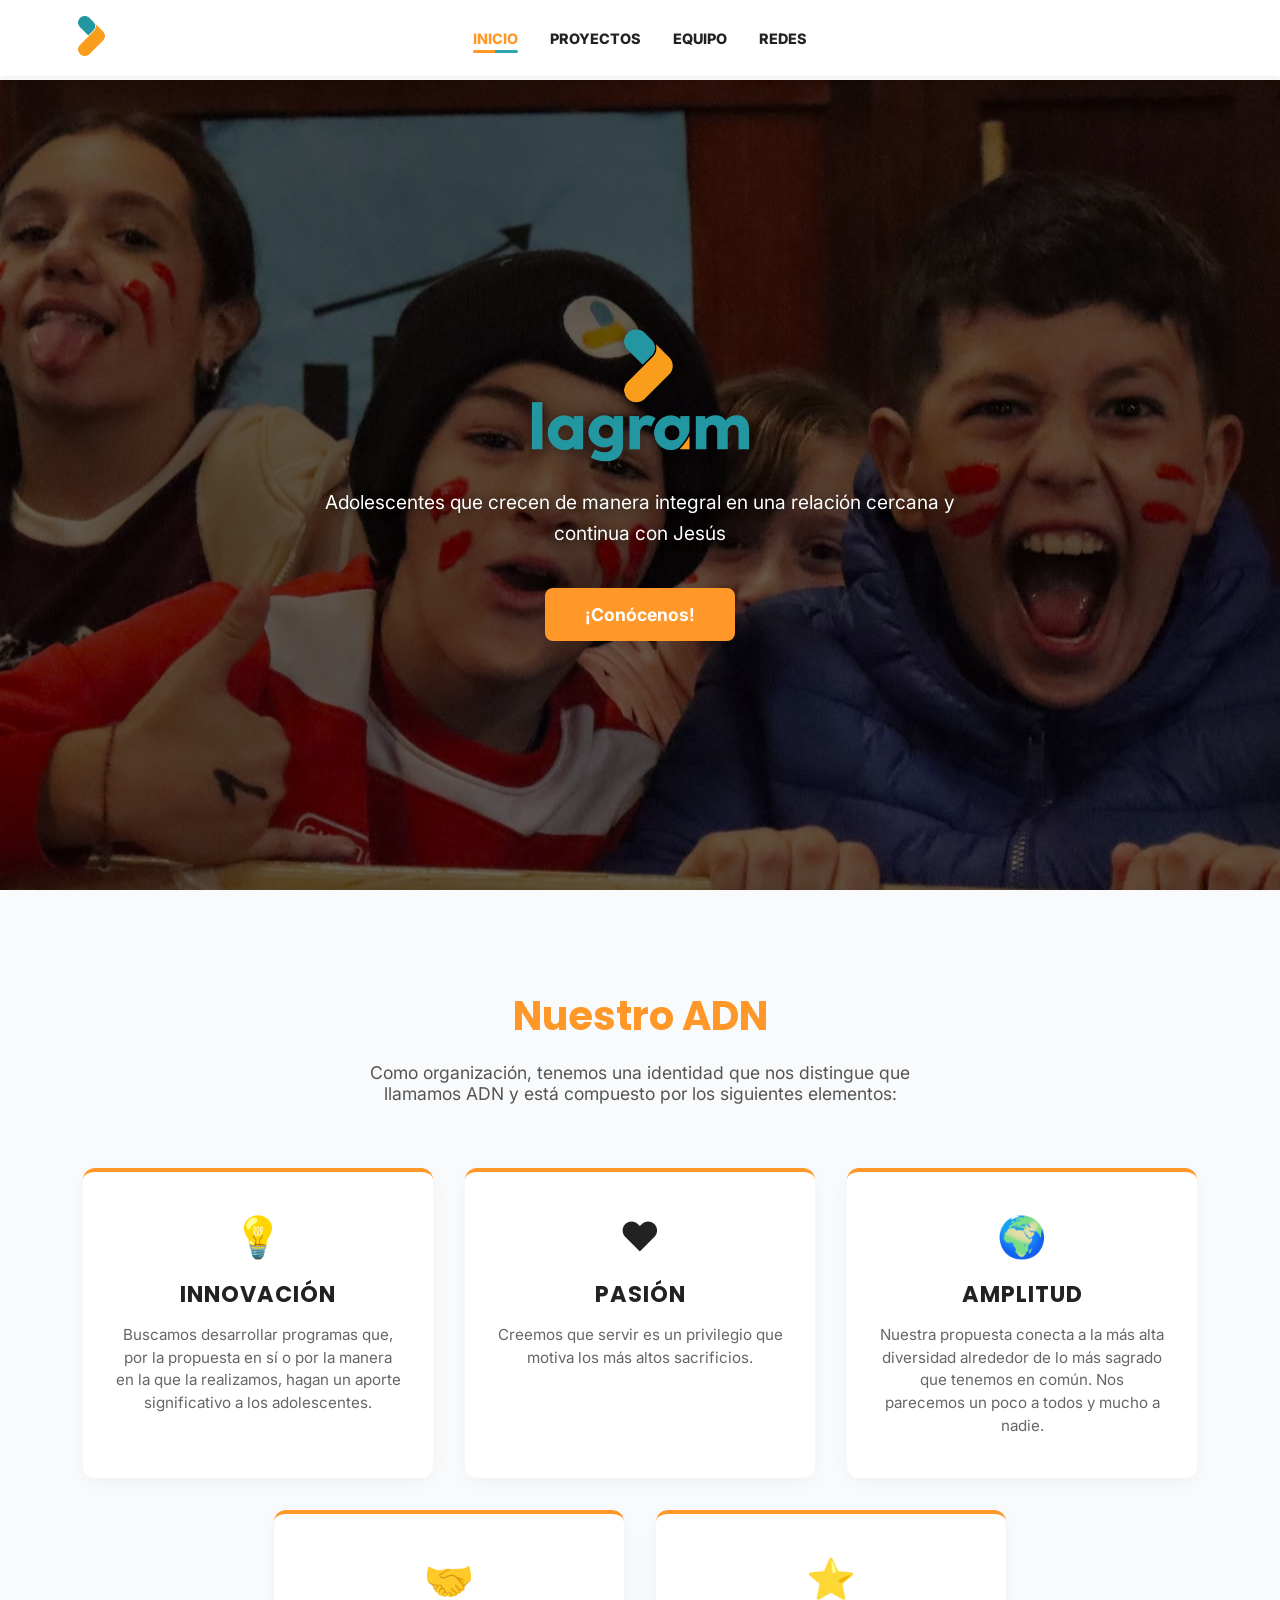
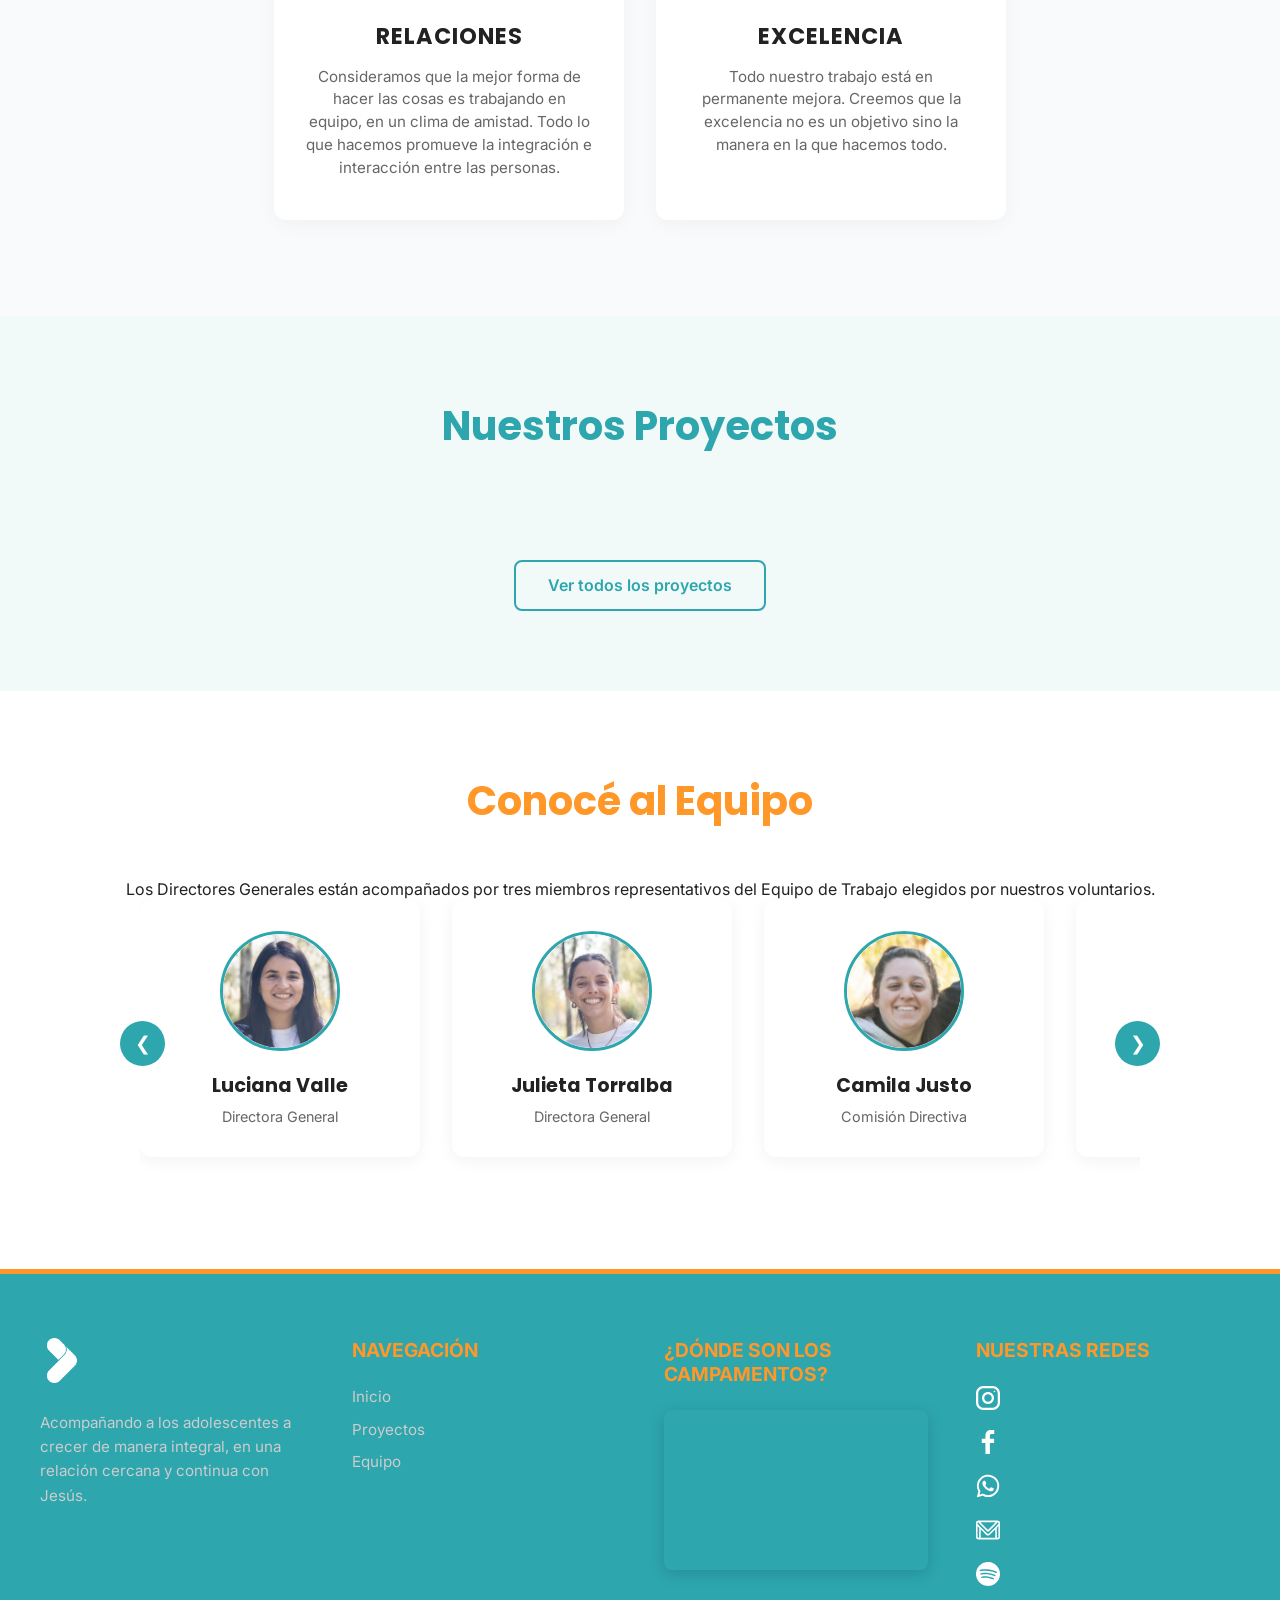
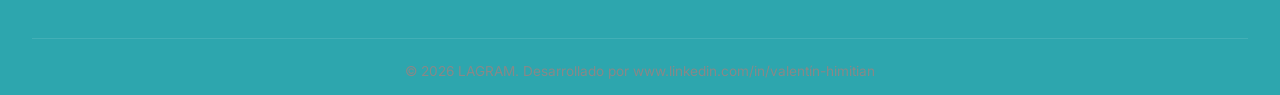
==== commit 801690ed: "fix: links rotos, menú activo por página y página de inscripción provisoria - "Inscribirme" lleva a " ====
--- a/index.html
+++ b/index.html
@@ -28,7 +28,7 @@
         </a>
 
         <!-- Botón de Hamburguesa (Solo visible en mobile) -->
-        <button class="header__hamburguesa" id="menu-btn" aria-label="Abrir menú">
+        <button class="header__hamburguesa" id="menu-btn" aria-label="Abrir menú" aria-expanded="false" aria-controls="menu-nav">
             <span class="header__hamburguesa-linea"></span>
             <span class="header__hamburguesa-linea"></span>
             <span class="header__hamburguesa-linea"></span>
@@ -119,6 +119,10 @@
 
             <div class="proyectos__grid" id="grid-proyectos"></div>
 
+            <div class="proyectos__ver-todos">
+                <a href="proyectos.html" class="btn btn--secundario">Ver todos los proyectos</a>
+            </div>
+
         </div>
     </section>
     <section class="equipo" id="equipo">
@@ -184,7 +188,7 @@
                 <ul class="footer__links">
                     <li><a href="index.html">Inicio</a></li>
                     <li><a href="proyectos.html">Proyectos</a></li>
-                    <li><a href="equipo.html">ADN en acción</a></li>
+                    <li><a href="equipo.html">Equipo</a></li>
                 </ul>
             </div>
 
@@ -206,20 +210,20 @@
 
                 <!-- Mantenemos el modificador --vertical para que sigan apilados -->
                 <div class="footer__social footer__social--vertical">
-                    <a href="https://www.instagram.com/lagramoficial" target="_blank" aria-label="Instagram">
+                    <a href="https://www.instagram.com/lagramoficial" target="_blank" rel="noopener" aria-label="Instagram">
                         <img src="assets/img/instagram.svg" alt="IG">
                     </a>
-                    <a href="https://www.facebook.com/lagramoficial" target="_blank" aria-label="Facebook">
+                    <a href="https://www.facebook.com/lagramoficial" target="_blank" rel="noopener" aria-label="Facebook">
                         <img src="assets/img/facebook-footer.svg" alt="FB">
                     </a>
-                    <a href="https://wa.me/5491163765990" target="_blank" aria-label="WhatsApp">
+                    <a href="https://wa.me/5491163765990" target="_blank" rel="noopener" aria-label="WhatsApp">
                         <img src="assets/img/whatsapp-footer.svg" alt="WhatsApp">
                     </a>
                     <a href="mailto:info@lagram.com.ar" aria-label="Enviar correo por Gmail">
                         <img src="assets/img/gmail-footer.svg" alt="Gmail">
                     </a>
                     <!-- Nuevo ícono de Spotify (Asegurate de poner el link real de Lagram) -->
-                    <a href="https://open.spotify.com/user/lagramoficial?si=a2e627d1a4cd45a8" target="_blank" aria-label="Spotify">
+                    <a href="https://open.spotify.com/user/lagramoficial?si=a2e627d1a4cd45a8" target="_blank" rel="noopener" aria-label="Spotify">
                         <img src="assets/img/spotify-footer.svg" alt="Spotify">
                     </a>
                 </div>
@@ -257,6 +261,7 @@
         </div>
     </div>
 
+    <script src="js/datos.js"></script>
     <script src="js/script.js"></script>
 </body>
 </html>
--- a/assets/css/estilos.css
+++ b/assets/css/estilos.css
@@ -760,12 +760,13 @@
 /* Imágenes */
 .proyecto-row__imagen {
     flex: 1; /* Le decimos que ocupe exactamente la mitad (50%) del espacio */
+    aspect-ratio: 4 / 3; /* Todas las fotos con la misma proporción, aunque los archivos sean distintos */
     border-radius: 12px;
     overflow: hidden;
     box-shadow: 0 10px 30px rgba(0, 0, 0, 0.1);
 }
 
-.proyecto-row__imagen img {
+.proyecto-row__foto {
     width: 100%;
     height: 100%;
     object-fit: cover;
@@ -817,9 +818,10 @@
 
 .tarjeta-iniciativa {
     background-color: #ffffff;
-    padding: 2.5rem 1.5rem;
     border-radius: 12px;
+    overflow: hidden; /* Para que la foto respete las esquinas redondeadas */
     box-shadow: 0 4px 15px rgba(0, 0, 0, 0.05);
+    text-align: left;
     transition: transform 0.3s ease, box-shadow 0.3s ease;
 }
 
@@ -828,16 +830,22 @@
     box-shadow: 0 8px 25px rgba(0, 0, 0, 0.1);
 }
 
-.tarjeta-iniciativa__icono {
-    font-size: 3.5rem;
-    margin-bottom: 1rem;
+.tarjeta-iniciativa__imagen {
+    width: 100%;
+    aspect-ratio: 16 / 10;
+    object-fit: cover;
+    display: block;
+}
+
+.tarjeta-iniciativa__cuerpo {
+    padding: 1.5rem;
 }
 
 .tarjeta-iniciativa__titulo {
     font-family: var(--fuente-titulos);
     color: var(--color-primario);
-    font-size: 1.5rem;
-    margin-bottom: 1rem;
+    font-size: 1.4rem;
+    margin-bottom: 0.75rem;
 }
 
 .tarjeta-iniciativa__texto {
@@ -845,6 +853,21 @@
     color: #555;
     font-size: 1rem;
     line-height: 1.5;
+}
+
+/* Placeholder cuando un evento todavía no tiene foto: fondo de marca + isologo */
+.imagen-pendiente {
+    display: flex;
+    align-items: center;
+    justify-content: center;
+    background: linear-gradient(135deg, var(--color-secundario), #1f7d83);
+}
+
+.imagen-pendiente img {
+    width: 30%;
+    max-width: 90px;
+    filter: brightness(0) invert(1);
+    opacity: 0.85;
 }
 
 /* =========================================
@@ -986,4 +1009,78 @@
 
 .popup-btn:hover {
     background-color: #e3821d;
-}+}
+
+/* =========================================
+   BOTONES GENERALES
+   (Las clases .btn ya se usaban en el HTML pero no tenían estilos)
+========================================= */
+.btn {
+    display: inline-block;
+    padding: 0.85rem 2rem;
+    border: 2px solid transparent;
+    border-radius: 8px;
+    font-family: var(--fuente-parrafos);
+    font-size: 1rem;
+    font-weight: 600;
+    text-decoration: none;
+    cursor: pointer;
+    transition: transform 0.3s ease, background-color 0.3s ease, color 0.3s ease;
+}
+
+.btn:hover {
+    transform: translateY(-3px);
+}
+
+.btn--primario {
+    background-color: var(--color-primario);
+    color: var(--color-fondo);
+}
+
+.btn--primario:hover {
+    background-color: #e3821d;
+}
+
+.btn--secundario {
+    background-color: transparent;
+    border-color: var(--color-secundario);
+    color: var(--color-secundario);
+}
+
+.btn--secundario:hover {
+    background-color: var(--color-secundario);
+    color: var(--color-fondo);
+}
+
+.proyectos__ver-todos {
+    text-align: center;
+    margin-top: 3rem;
+}
+
+/* Íconos de redes apilados en la columna del footer */
+.footer__social--vertical {
+    flex-direction: column;
+    align-items: flex-start;
+    margin-top: 0;
+}
+
+/* =========================================
+   PÁGINA DE INSCRIPCIÓN (provisoria)
+========================================= */
+.inscripcion-pronto {
+    max-width: 640px;
+    margin: 0 auto 6rem;
+    padding: 0 1.5rem;
+    text-align: center;
+    color: #555;
+    font-size: 1.1rem;
+    line-height: 1.6;
+}
+
+.inscripcion-pronto__acciones {
+    display: flex;
+    flex-wrap: wrap;
+    justify-content: center;
+    gap: 1rem;
+    margin-top: 2rem;
+}
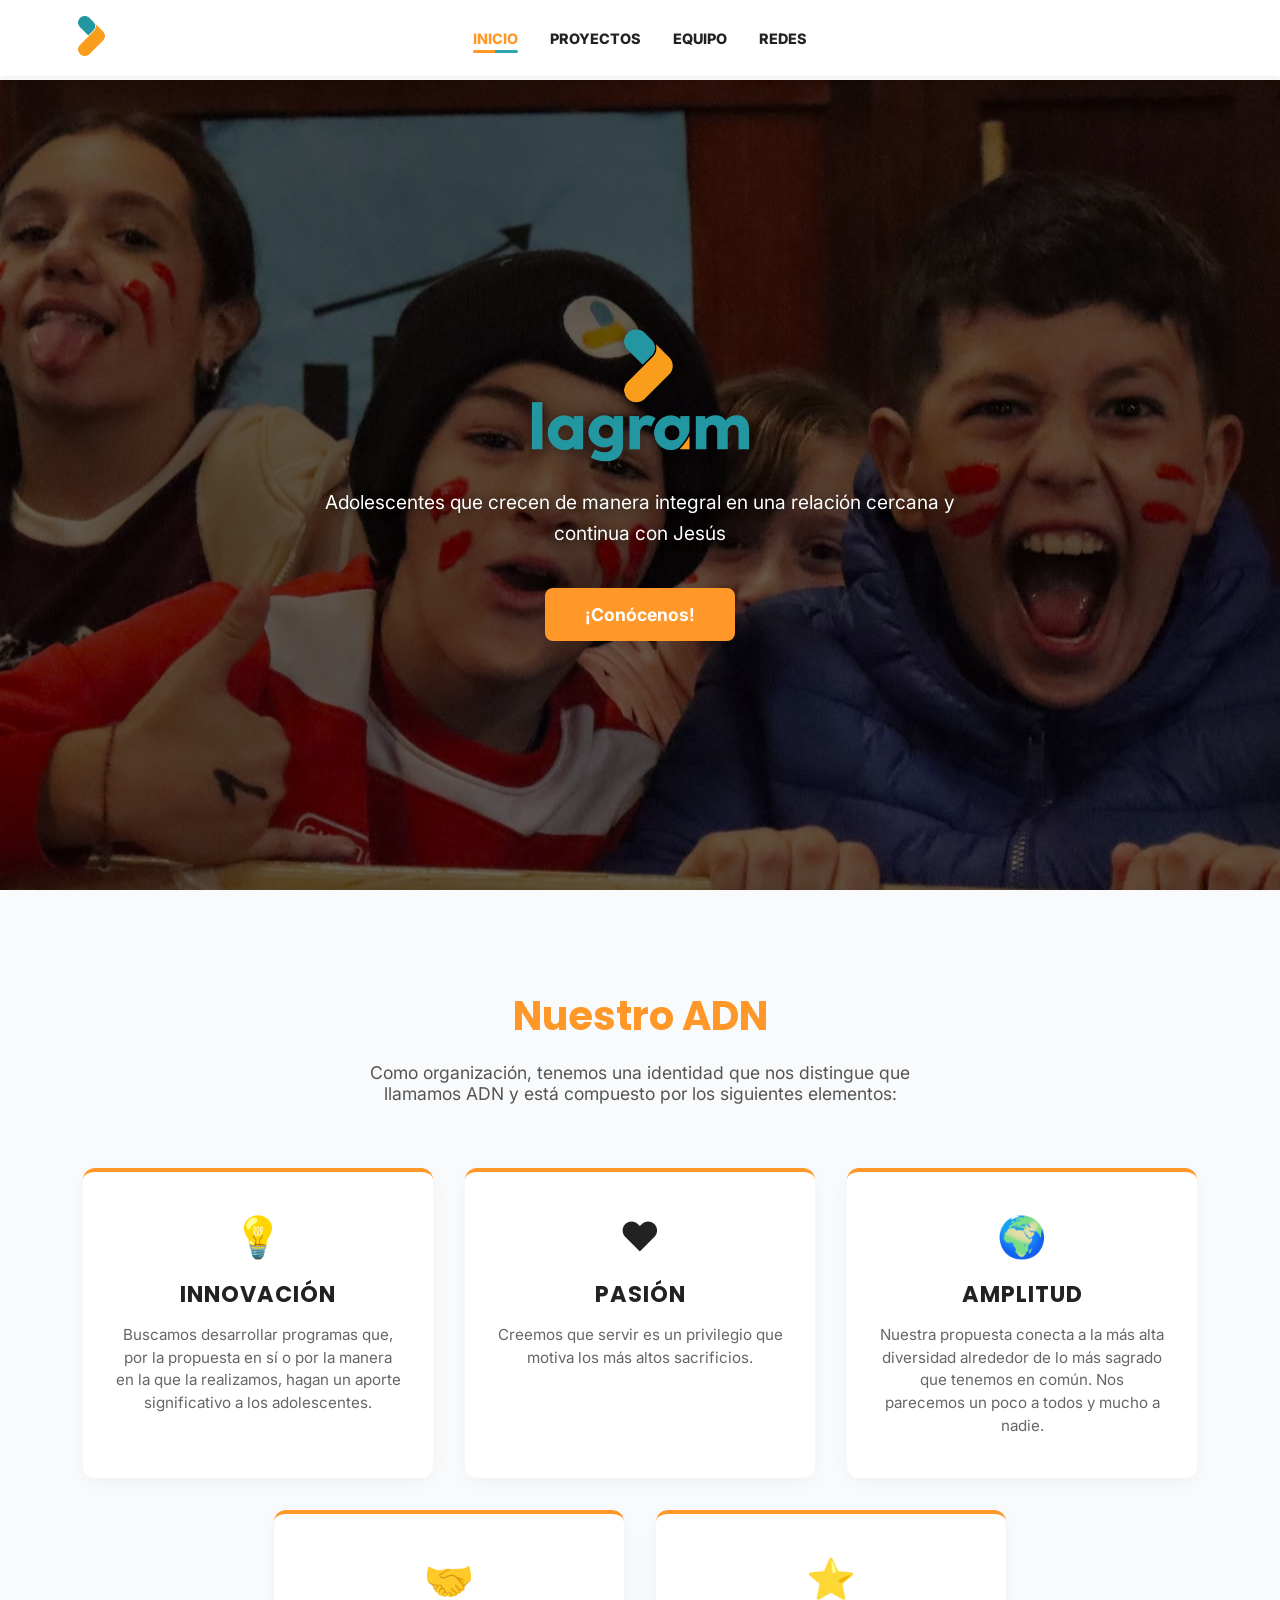
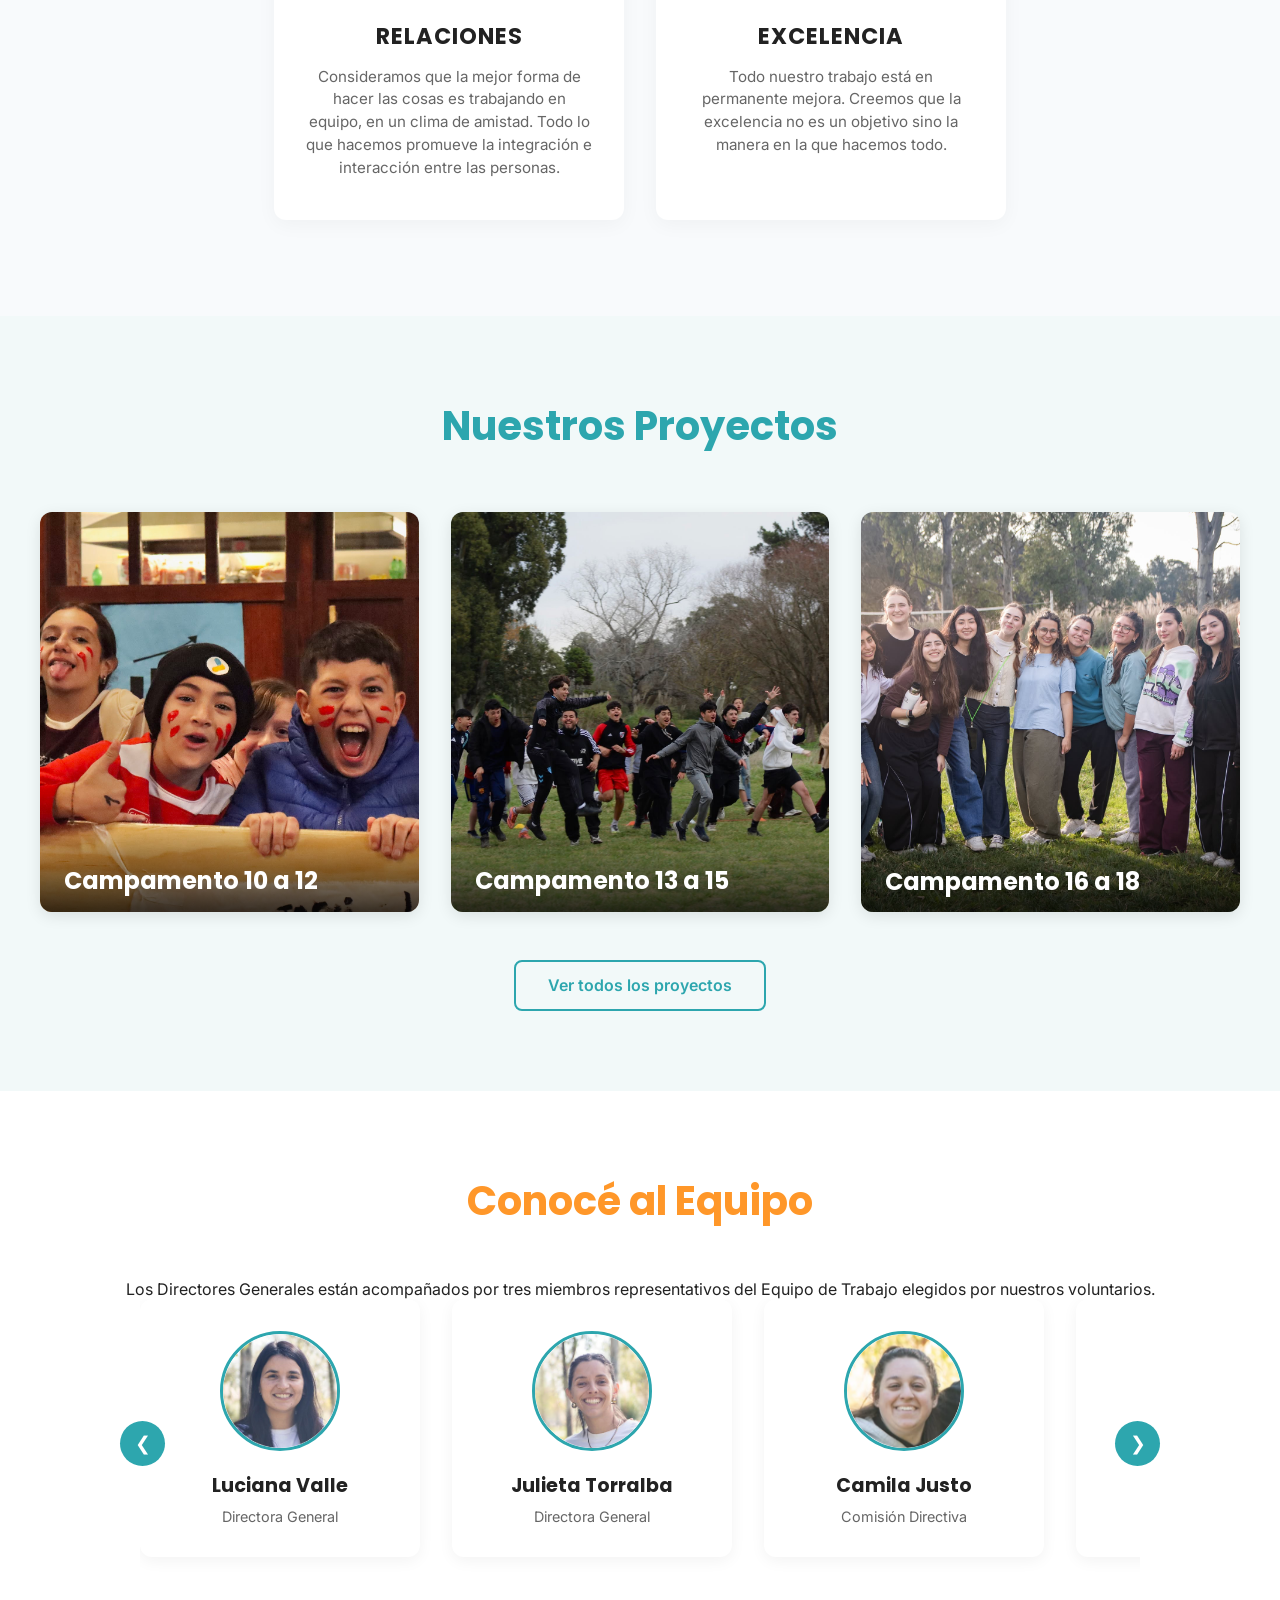
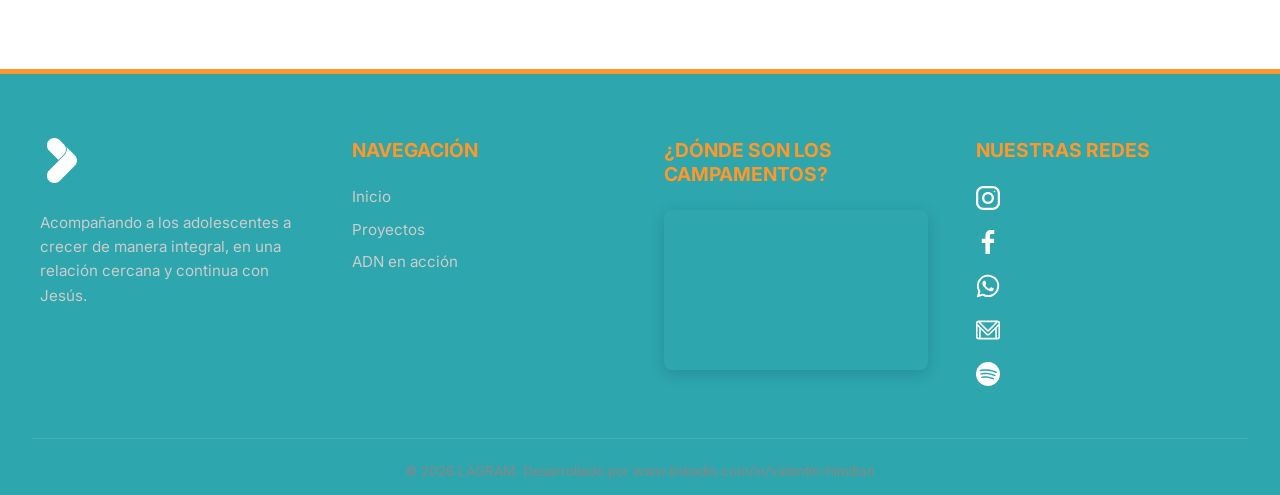
==== commit 9399d211: "refactor: unificar los eventos en una sola fuente de datos (js/datos.js) Antes los campamentos estab" ====
--- a/index.html
+++ b/index.html
@@ -188,7 +188,7 @@
                 <ul class="footer__links">
                     <li><a href="index.html">Inicio</a></li>
                     <li><a href="proyectos.html">Proyectos</a></li>
-                    <li><a href="equipo.html">Equipo</a></li>
+                    <li><a href="equipo.html">ADN en acción</a></li>
                 </ul>
             </div>
 
@@ -210,20 +210,20 @@
 
                 <!-- Mantenemos el modificador --vertical para que sigan apilados -->
                 <div class="footer__social footer__social--vertical">
-                    <a href="https://www.instagram.com/lagramoficial" target="_blank" rel="noopener" aria-label="Instagram">
+                    <a href="https://www.instagram.com/lagramoficial" target="_blank" aria-label="Instagram">
                         <img src="assets/img/instagram.svg" alt="IG">
                     </a>
-                    <a href="https://www.facebook.com/lagramoficial" target="_blank" rel="noopener" aria-label="Facebook">
+                    <a href="https://www.facebook.com/lagramoficial" target="_blank" aria-label="Facebook">
                         <img src="assets/img/facebook-footer.svg" alt="FB">
                     </a>
-                    <a href="https://wa.me/5491163765990" target="_blank" rel="noopener" aria-label="WhatsApp">
+                    <a href="https://wa.me/5491163765990" target="_blank" aria-label="WhatsApp">
                         <img src="assets/img/whatsapp-footer.svg" alt="WhatsApp">
                     </a>
                     <a href="mailto:info@lagram.com.ar" aria-label="Enviar correo por Gmail">
                         <img src="assets/img/gmail-footer.svg" alt="Gmail">
                     </a>
                     <!-- Nuevo ícono de Spotify (Asegurate de poner el link real de Lagram) -->
-                    <a href="https://open.spotify.com/user/lagramoficial?si=a2e627d1a4cd45a8" target="_blank" rel="noopener" aria-label="Spotify">
+                    <a href="https://open.spotify.com/user/lagramoficial?si=a2e627d1a4cd45a8" target="_blank" aria-label="Spotify">
                         <img src="assets/img/spotify-footer.svg" alt="Spotify">
                     </a>
                 </div>
--- a/assets/css/estilos.css
+++ b/assets/css/estilos.css
@@ -773,49 +773,8 @@
     display: block;
 }
 
-/* Textos */
-.proyecto-row__texto {
-    flex: 1; /* Le decimos que ocupe la otra mitad (50%) */
-}
-
-.proyecto-row__texto h2 {
-    font-family: var(--fuente-titulos);
-    font-size: 2.5rem;
-    color: var(--color-primario); /* Naranja institucional */
-    margin-bottom: 1rem;
-    line-height: 1.2;
-}
-
-.proyecto-row__texto p {
-    font-family: var(--fuente-parrafos);
-    font-size: 1.1rem;
-    margin-bottom: 2rem;
-    color: #555; /* Un gris oscuro para buena lectura */
-}
-
-/* --- ZONA SECUNDARIA --- */
-.proyectos-secundarios {
-    padding: 5rem 2rem;
-    background-color: #f2f9f9; /* El fondo sutil (tint) que usamos en la Home */
-    text-align: center;
-}
-
-.proyectos-secundarios__titulo {
-    font-family: var(--fuente-titulos);
-    font-size: 2rem;
-    margin-bottom: 3rem;
-}
-/* --- CUADRÍCULA DE TARJETAS SECUNDARIAS --- */
-.grid-proyectos {
-    display: grid;
-    /* Esto crea columnas automáticas que no bajan de 280px de ancho */
-    grid-template-columns: repeat(auto-fit, minmax(280px, 1fr));
-    gap: 2rem;
-    max-width: 1000px;
-    margin: 0 auto;
-    padding: 0 2rem; /* Margen de seguridad lateral */
-}
-
+/* Que el header fijo no tape el campamento al llegar con un link #ancla */
+.proyecto-row,
 .tarjeta-iniciativa {
     background-color: #ffffff;
     border-radius: 12px;
@@ -1010,7 +969,6 @@
 .popup-btn:hover {
     background-color: #e3821d;
 }
-
 /* =========================================
    BOTONES GENERALES
    (Las clases .btn ya se usaban en el HTML pero no tenían estilos)
@@ -1063,24 +1021,3 @@
     align-items: flex-start;
     margin-top: 0;
 }
-
-/* =========================================
-   PÁGINA DE INSCRIPCIÓN (provisoria)
-========================================= */
-.inscripcion-pronto {
-    max-width: 640px;
-    margin: 0 auto 6rem;
-    padding: 0 1.5rem;
-    text-align: center;
-    color: #555;
-    font-size: 1.1rem;
-    line-height: 1.6;
-}
-
-.inscripcion-pronto__acciones {
-    display: flex;
-    flex-wrap: wrap;
-    justify-content: center;
-    gap: 1rem;
-    margin-top: 2rem;
-}
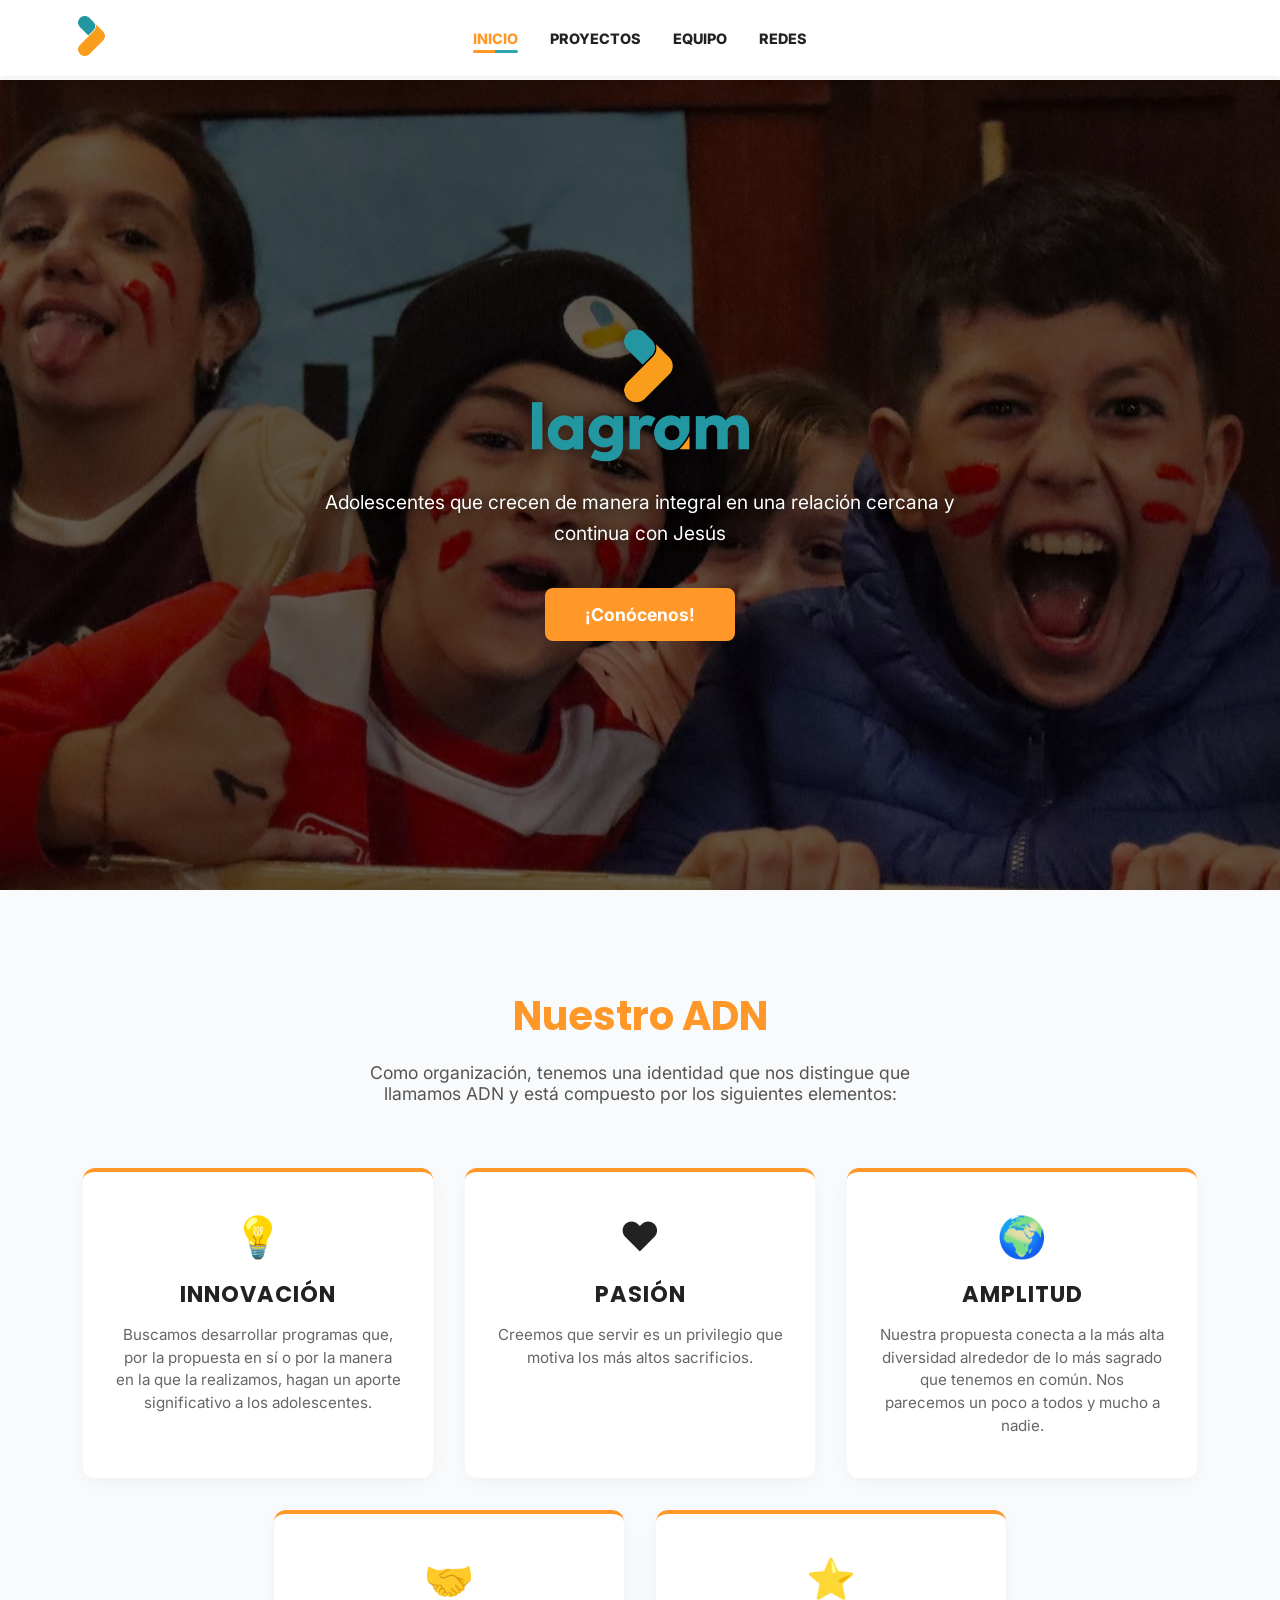
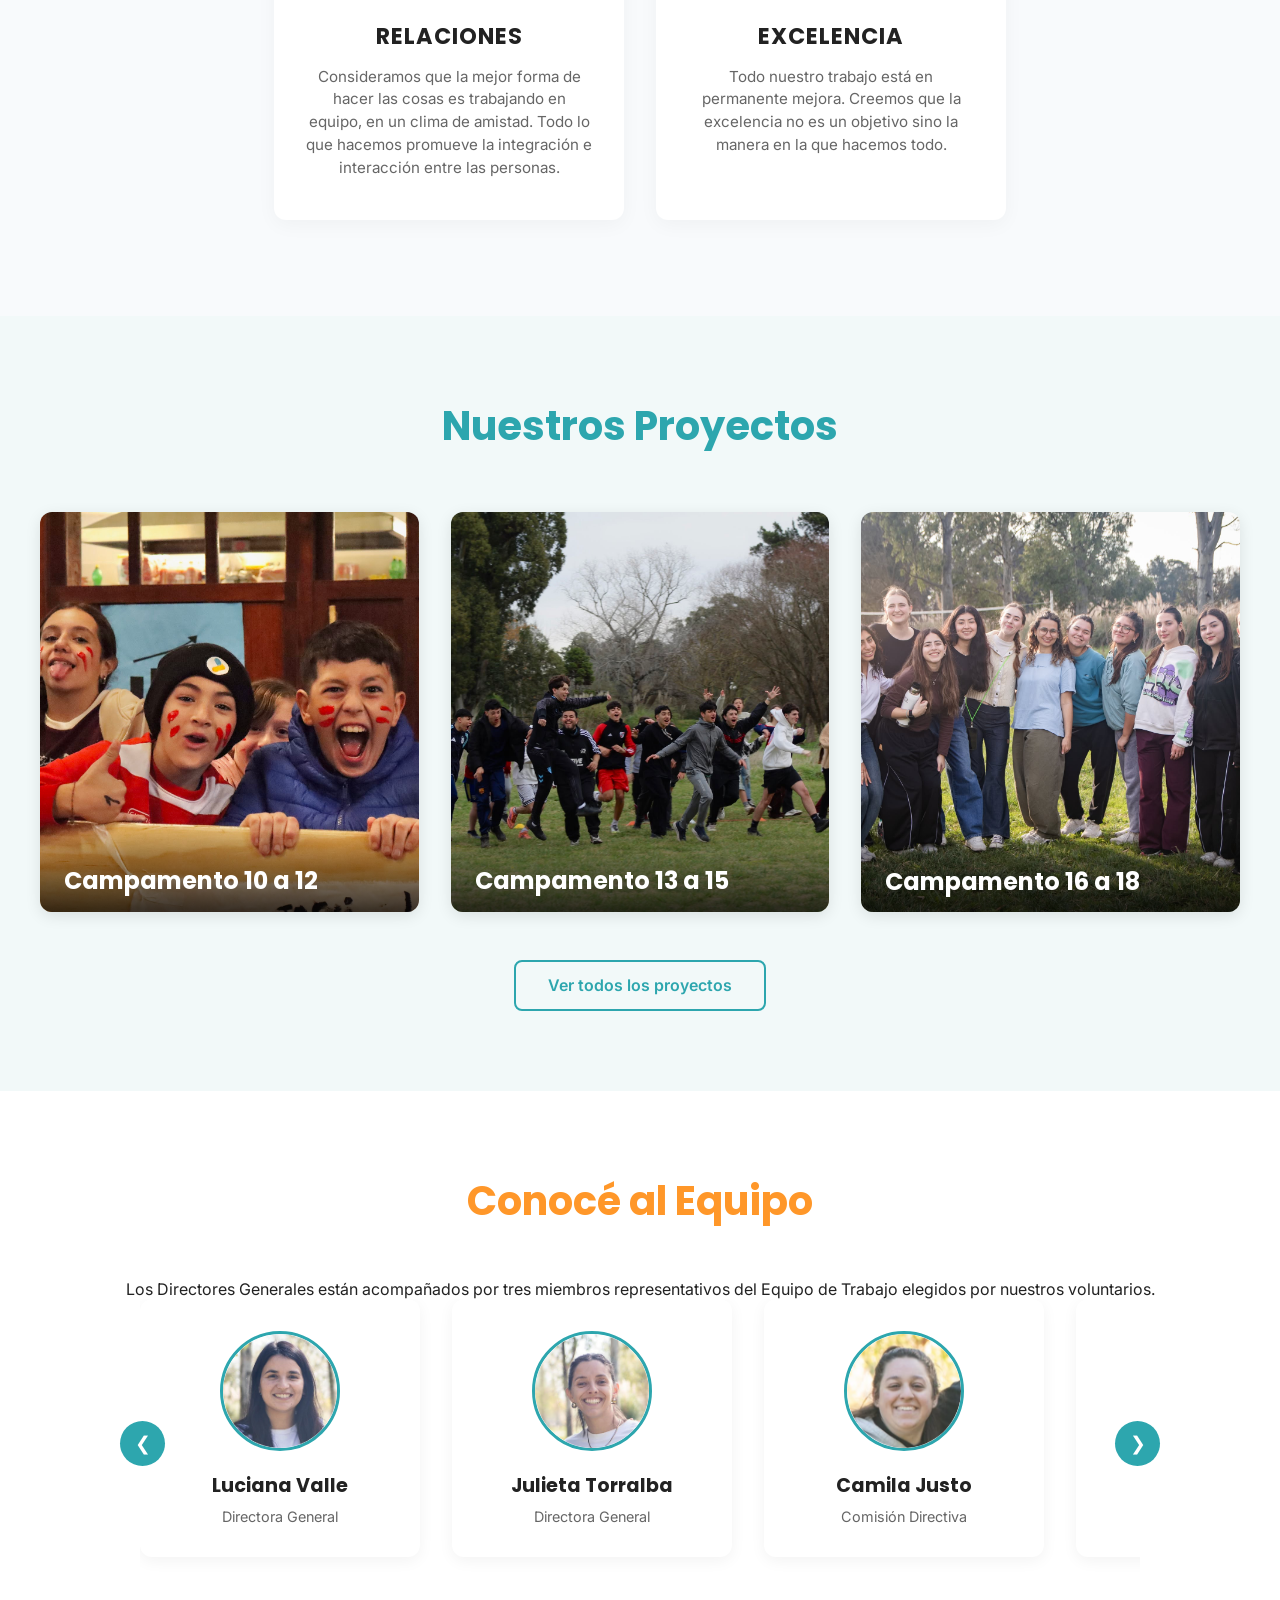
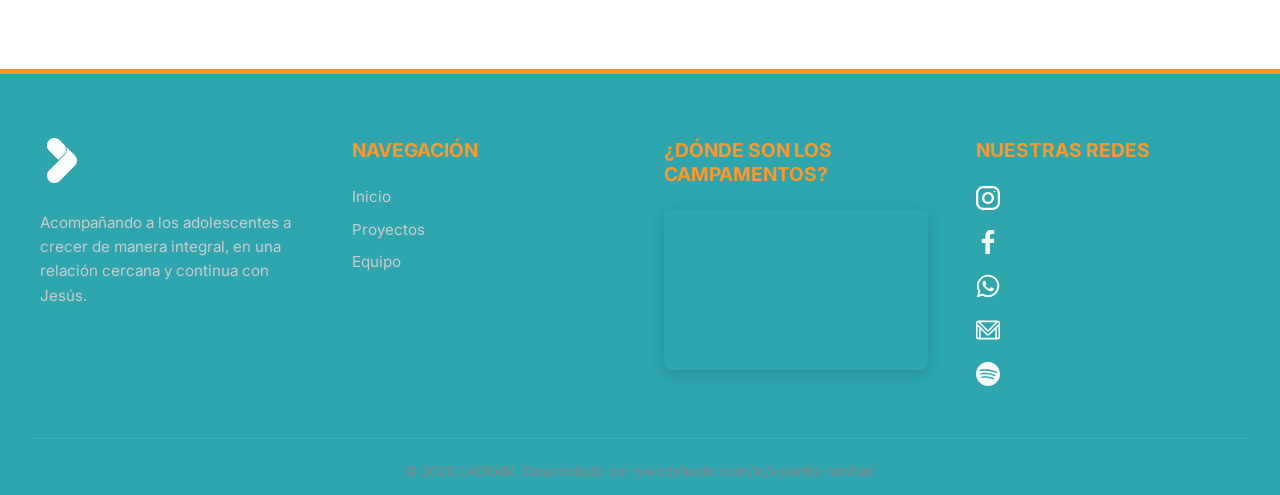
==== commit 9d3b65ce: "feat: página de Equipo con identidad, directoras, comisión e historia Contenido copiado textual de l" ====
--- a/index.html
+++ b/index.html
@@ -136,36 +136,36 @@
             <div class="carrusel__riel" id="carrusel-riel">
 
                 <!-- Directoras Generales -->
-                <article class="miembro">
+                <a href="equipo.html#luciana-valle" class="miembro">
                     <img src="assets/img/luli.png" alt="Luciana Valle" class="miembro__foto">
                     <h3 class="miembro__nombre">Luciana Valle</h3>
                     <p class="miembro__rol">Directora General</p>
-                </article>
-
-                <article class="miembro">
+                </a>
+
+                <a href="equipo.html#julieta-torralba" class="miembro">
                     <img src="assets/img/juli.png" alt="Julieta Torralba" class="miembro__foto">
                     <h3 class="miembro__nombre">Julieta Torralba</h3>
                     <p class="miembro__rol">Directora General</p>
-                </article>
+                </a>
 
                 <!-- Comisión Directiva -->
-                <article class="miembro">
+                <a href="equipo.html#camila-justo" class="miembro">
                     <img src="assets/img/cami.png" alt="Camila Justo" class="miembro__foto">
                     <h3 class="miembro__nombre">Camila Justo</h3>
                     <p class="miembro__rol">Comisión Directiva</p>
-                </article>
-
-                <article class="miembro">
+                </a>
+
+                <a href="equipo.html#lucas-turriaga" class="miembro">
                     <img src="assets/img/turri.png" alt="Lucas Turriaga" class="miembro__foto">
                     <h3 class="miembro__nombre">Lucas Turriaga</h3>
                     <p class="miembro__rol">Comisión Directiva</p>
-                </article>
-
-                <article class="miembro">
+                </a>
+
+                <a href="equipo.html#martina-valle" class="miembro">
                     <img src="assets/img/martu.png" alt="Martina Valle" class="miembro__foto">
                     <h3 class="miembro__nombre">Martina Valle</h3>
                     <p class="miembro__rol">Comisión Directiva</p>
-                </article>
+                </a>
 
             </div>
 
@@ -188,7 +188,7 @@
                 <ul class="footer__links">
                     <li><a href="index.html">Inicio</a></li>
                     <li><a href="proyectos.html">Proyectos</a></li>
-                    <li><a href="equipo.html">ADN en acción</a></li>
+                    <li><a href="equipo.html">Equipo</a></li>
                 </ul>
             </div>
 
@@ -210,20 +210,20 @@
 
                 <!-- Mantenemos el modificador --vertical para que sigan apilados -->
                 <div class="footer__social footer__social--vertical">
-                    <a href="https://www.instagram.com/lagramoficial" target="_blank" aria-label="Instagram">
+                    <a href="https://www.instagram.com/lagramoficial" target="_blank" rel="noopener" aria-label="Instagram">
                         <img src="assets/img/instagram.svg" alt="IG">
                     </a>
-                    <a href="https://www.facebook.com/lagramoficial" target="_blank" aria-label="Facebook">
+                    <a href="https://www.facebook.com/lagramoficial" target="_blank" rel="noopener" aria-label="Facebook">
                         <img src="assets/img/facebook-footer.svg" alt="FB">
                     </a>
-                    <a href="https://wa.me/5491163765990" target="_blank" aria-label="WhatsApp">
+                    <a href="https://wa.me/5491163765990" target="_blank" rel="noopener" aria-label="WhatsApp">
                         <img src="assets/img/whatsapp-footer.svg" alt="WhatsApp">
                     </a>
                     <a href="mailto:info@lagram.com.ar" aria-label="Enviar correo por Gmail">
                         <img src="assets/img/gmail-footer.svg" alt="Gmail">
                     </a>
                     <!-- Nuevo ícono de Spotify (Asegurate de poner el link real de Lagram) -->
-                    <a href="https://open.spotify.com/user/lagramoficial?si=a2e627d1a4cd45a8" target="_blank" aria-label="Spotify">
+                    <a href="https://open.spotify.com/user/lagramoficial?si=a2e627d1a4cd45a8" target="_blank" rel="noopener" aria-label="Spotify">
                         <img src="assets/img/spotify-footer.svg" alt="Spotify">
                     </a>
                 </div>
--- a/assets/css/estilos.css
+++ b/assets/css/estilos.css
@@ -5,6 +5,11 @@
     margin: 0;
     padding: 0;
     box-sizing: border-box;
+}
+
+/* El atributo hidden siempre oculta, aunque la clase tenga otro display */
+[hidden] {
+    display: none !important;
 }
 
 /* Candado anti-desbordamiento para celulares */
@@ -773,8 +778,49 @@
     display: block;
 }
 
-/* Que el header fijo no tape el campamento al llegar con un link #ancla */
-.proyecto-row,
+/* Textos */
+.proyecto-row__texto {
+    flex: 1; /* Le decimos que ocupe la otra mitad (50%) */
+}
+
+.proyecto-row__texto h2 {
+    font-family: var(--fuente-titulos);
+    font-size: 2.5rem;
+    color: var(--color-primario); /* Naranja institucional */
+    margin-bottom: 1rem;
+    line-height: 1.2;
+}
+
+.proyecto-row__texto p {
+    font-family: var(--fuente-parrafos);
+    font-size: 1.1rem;
+    margin-bottom: 2rem;
+    color: #555; /* Un gris oscuro para buena lectura */
+}
+
+/* --- ZONA SECUNDARIA --- */
+.proyectos-secundarios {
+    padding: 5rem 2rem;
+    background-color: #f2f9f9; /* El fondo sutil (tint) que usamos en la Home */
+    text-align: center;
+}
+
+.proyectos-secundarios__titulo {
+    font-family: var(--fuente-titulos);
+    font-size: 2rem;
+    margin-bottom: 3rem;
+}
+/* --- CUADRÍCULA DE TARJETAS SECUNDARIAS --- */
+.grid-proyectos {
+    display: grid;
+    /* Esto crea columnas automáticas que no bajan de 280px de ancho */
+    grid-template-columns: repeat(auto-fit, minmax(280px, 1fr));
+    gap: 2rem;
+    max-width: 1000px;
+    margin: 0 auto;
+    padding: 0 2rem; /* Margen de seguridad lateral */
+}
+
 .tarjeta-iniciativa {
     background-color: #ffffff;
     border-radius: 12px;
@@ -969,6 +1015,7 @@
 .popup-btn:hover {
     background-color: #e3821d;
 }
+
 /* =========================================
    BOTONES GENERALES
    (Las clases .btn ya se usaban en el HTML pero no tenían estilos)
@@ -1021,3 +1068,607 @@
     align-items: flex-start;
     margin-top: 0;
 }
+
+/* =========================================
+   PÁGINA DE INSCRIPCIÓN
+========================================= */
+.inscripcion {
+    max-width: 720px;
+    margin: 0 auto 6rem;
+    padding: 0 1.25rem;
+}
+
+/* --- Cuadro de información de la temporada --- */
+.inscripcion-info {
+    border: 2px solid var(--color-secundario);
+    border-radius: 12px;
+    padding: 2rem;
+    margin-bottom: 2.5rem;
+}
+
+.inscripcion-info__titulo {
+    font-size: 1.4rem;
+    color: var(--color-secundario);
+    margin-bottom: 1.5rem;
+}
+
+.inscripcion-info__lista > div + div {
+    margin-top: 1.25rem;
+}
+
+.inscripcion-info__lista dt {
+    font-family: var(--fuente-titulos);
+    font-weight: 800;
+    color: var(--color-primario);
+    margin-bottom: 0.35rem;
+}
+
+.inscripcion-info__lista dd {
+    color: #444;
+    line-height: 1.6;
+}
+
+.inscripcion-info__lista a {
+    color: var(--color-secundario);
+    font-weight: 600;
+}
+
+.inscripcion-info__campas {
+    list-style: none;
+}
+
+.inscripcion-info__campas li {
+    display: grid;
+    grid-template-columns: 1fr 1fr auto;
+    gap: 0.75rem;
+    padding: 0.4rem 0;
+    border-bottom: 1px solid #eee;
+}
+
+/* --- Avisos --- */
+.inscripcion-aviso {
+    background: #fff7ee;
+    border-left: 4px solid var(--color-primario);
+    border-radius: 8px;
+    padding: 1rem 1.25rem;
+    margin: 1rem 0 1.5rem;
+    color: #444;
+    line-height: 1.5;
+}
+
+.inscripcion-aviso a {
+    color: var(--color-secundario);
+    font-weight: 600;
+}
+
+/* --- Formulario --- */
+.formulario {
+    background: #fff;
+    border-radius: 16px;
+    box-shadow: 0 6px 25px rgba(0, 0, 0, 0.07);
+    padding: 2rem;
+    scroll-margin-top: 110px;
+}
+
+.formulario__progreso {
+    margin-bottom: 2rem;
+}
+
+.formulario__paso-texto {
+    font-size: 0.85rem;
+    font-weight: 600;
+    color: #777;
+    margin-bottom: 0.5rem;
+}
+
+.formulario__barra {
+    height: 6px;
+    background: #eef3f3;
+    border-radius: 3px;
+    overflow: hidden;
+}
+
+.formulario__barra-relleno {
+    height: 100%;
+    width: 25%;
+    background: linear-gradient(to right, var(--color-secundario), var(--color-primario));
+    transition: width 0.4s ease;
+}
+
+.formulario__paso {
+    border: none;
+}
+
+.formulario__titulo {
+    font-family: var(--fuente-titulos);
+    font-weight: 800;
+    font-size: 1.6rem;
+    color: var(--color-texto);
+    margin-bottom: 1.5rem;
+}
+
+/* --- Campos --- */
+.campo {
+    margin-bottom: 1.5rem;
+}
+
+.campo[hidden] {
+    display: none;
+}
+
+.campo-fila {
+    display: grid;
+    grid-template-columns: 1fr 1fr;
+    gap: 0 1rem;
+}
+
+.campo--corto {
+    max-width: 200px;
+}
+
+.campo__label {
+    display: block;
+    font-weight: 600;
+    margin-bottom: 0.5rem;
+    color: var(--color-texto);
+}
+
+.campo__req {
+    color: var(--color-primario);
+}
+
+.campo__ayuda {
+    font-size: 0.9rem;
+    color: #666;
+    line-height: 1.5;
+    margin: 0.25rem 0 0.75rem;
+}
+
+.campo input[type="text"],
+.campo input[type="email"],
+.campo input[type="tel"],
+.campo input[type="date"],
+.campo select,
+.campo textarea {
+    width: 100%;
+    font: inherit;
+    font-size: 1rem; /* 16px evita que el iPhone haga zoom al tocar el campo */
+    padding: 0.75rem 0.9rem;
+    border: 1.5px solid #d6dede;
+    border-radius: 8px;
+    background: #fff;
+    color: var(--color-texto);
+    transition: border-color 0.2s, box-shadow 0.2s;
+}
+
+.campo textarea {
+    resize: vertical;
+}
+
+.campo input:focus,
+.campo select:focus,
+.campo textarea:focus {
+    outline: none;
+    border-color: var(--color-secundario);
+    box-shadow: 0 0 0 3px rgba(45, 166, 174, 0.2);
+}
+
+.campo select:disabled {
+    background: #f5f7f7;
+    color: #999;
+}
+
+.campo__error {
+    color: #c0392b;
+    font-size: 0.875rem;
+    margin-top: 0.4rem;
+    min-height: 0;
+}
+
+.campo.campo--error input,
+.campo.campo--error select,
+.campo.campo--error textarea,
+.campo.campo--error .opcion {
+    border-color: #c0392b;
+}
+
+/* --- Opciones tipo tarjeta (radios y checkbox) --- */
+.opciones {
+    display: flex;
+    flex-direction: column;
+    gap: 0.6rem;
+}
+
+.opciones--fila {
+    flex-direction: row;
+    flex-wrap: wrap;
+}
+
+.opcion {
+    display: flex;
+    align-items: center;
+    gap: 0.75rem;
+    padding: 0.8rem 1rem;
+    border: 1.5px solid #d6dede;
+    border-radius: 8px;
+    cursor: pointer;
+    line-height: 1.4;
+    transition: border-color 0.2s, background-color 0.2s;
+}
+
+.opcion:hover {
+    border-color: var(--color-secundario);
+}
+
+.opcion input {
+    accent-color: var(--color-primario);
+    width: 1.1rem;
+    height: 1.1rem;
+    flex-shrink: 0;
+}
+
+.opcion:has(input:checked) {
+    border-color: var(--color-primario);
+    background: #fff7ee;
+}
+
+.opcion:has(input:focus-visible) {
+    box-shadow: 0 0 0 3px rgba(255, 151, 41, 0.3);
+}
+
+.opcion--check {
+    align-items: flex-start;
+    font-size: 0.95rem;
+}
+
+.opcion--check input {
+    margin-top: 0.15rem;
+}
+
+/* --- Bloque del adulto responsable --- */
+.formulario__destacado {
+    background: #f2f9f9;
+    border-radius: 12px;
+    padding: 1.5rem;
+    margin-bottom: 1.5rem;
+}
+
+.formulario__destacado h3 {
+    color: var(--color-secundario);
+    margin-bottom: 0.5rem;
+}
+
+.formulario__destacado > p {
+    color: #555;
+    font-size: 0.95rem;
+    line-height: 1.5;
+    margin-bottom: 1.25rem;
+}
+
+.formulario__destacado .campo {
+    margin-bottom: 0;
+}
+
+/* --- Botones del formulario --- */
+.formulario__acciones {
+    display: flex;
+    justify-content: space-between;
+    gap: 1rem;
+    margin-top: 1rem;
+}
+
+.formulario__acciones .btn--primario {
+    margin-left: auto;
+}
+
+.formulario__acciones .btn:disabled {
+    opacity: 0.6;
+    cursor: wait;
+    transform: none;
+}
+
+.formulario__error-general {
+    color: #c0392b;
+    margin-top: 1rem;
+    text-align: center;
+}
+
+/* --- Pantalla de éxito --- */
+.formulario-exito {
+    text-align: center;
+    background: #fff;
+    border-radius: 16px;
+    box-shadow: 0 6px 25px rgba(0, 0, 0, 0.07);
+    padding: 3rem 2rem;
+    outline: none;
+}
+
+.formulario-exito h2 {
+    color: var(--color-primario);
+    font-size: 1.8rem;
+    margin-bottom: 1rem;
+}
+
+.formulario-exito p {
+    color: #555;
+    line-height: 1.6;
+    margin-bottom: 2rem;
+}
+
+/* --- Mobile --- */
+@media (max-width: 600px) {
+    .inscripcion-info,
+    .formulario {
+        padding: 1.5rem 1.1rem;
+    }
+
+    .campo-fila {
+        grid-template-columns: 1fr;
+    }
+
+    .inscripcion-info__campas li {
+        grid-template-columns: 1fr auto;
+    }
+
+    .inscripcion-info__campas li span:first-of-type {
+        grid-column: 1 / -1;
+        grid-row: 2;
+        color: #777;
+        font-size: 0.9rem;
+    }
+
+    .formulario__acciones .btn {
+        flex: 1;
+        text-align: center;
+    }
+}
+
+/* Los links con #ancla dejan lugar para el header fijo */
+html {
+    scroll-padding-top: 100px;
+}
+
+/* Las tarjetas del carrusel del Inicio ahora son links a la página de Equipo */
+a.miembro {
+    display: block;
+    text-decoration: none;
+    color: inherit;
+    transition: transform 0.3s ease, box-shadow 0.3s ease;
+}
+
+a.miembro:hover {
+    transform: translateY(-5px);
+    box-shadow: 0 8px 25px rgba(0, 0, 0, 0.1);
+}
+
+/* =========================================
+   PÁGINA DE EQUIPO
+========================================= */
+.pagina-equipo {
+    padding-bottom: 6rem;
+}
+
+/* Bloques con borde (Identidad e Historia) */
+.equipo-bloque {
+    max-width: 1000px;
+    margin: 0 auto 5rem;
+    padding: 2.5rem;
+    border: 2px solid var(--color-secundario);
+    border-radius: 12px;
+    color: #444;
+    line-height: 1.7;
+}
+
+/* El margen lateral en pantallas medianas */
+@media (max-width: 1060px) {
+    .equipo-bloque {
+        margin-left: 1.25rem;
+        margin-right: 1.25rem;
+    }
+}
+
+.equipo-bloque p + p {
+    margin-top: 1rem;
+}
+
+.equipo-bloque__titulo {
+    font-size: 1.4rem;
+    color: var(--color-texto);
+    margin-bottom: 1rem;
+}
+
+.equipo-bloque__titulo:not(:first-child) {
+    margin-top: 2.5rem;
+}
+
+/* --- Identidad --- */
+.equipo-identidad {
+    display: grid;
+    grid-template-columns: 1fr 260px;
+    gap: 3rem;
+    align-items: center;
+}
+
+.equipo-identidad__logo {
+    width: 100%;
+    height: auto;
+}
+
+.equipo-adn {
+    margin: 1.25rem 0 0;
+    display: grid;
+    gap: 0.75rem;
+}
+
+.equipo-adn > div {
+    padding-left: 1rem;
+    border-left: 3px solid var(--color-primario);
+}
+
+.equipo-adn dt {
+    font-family: var(--fuente-titulos);
+    font-weight: 800;
+    text-transform: uppercase;
+    letter-spacing: 0.5px;
+    color: var(--color-texto);
+}
+
+/* --- Directoras --- */
+.equipo-directoras {
+    max-width: 900px;
+    margin: 0 auto 5rem;
+    padding: 0 1.25rem;
+    text-align: center;
+}
+
+.equipo-seccion__titulo {
+    font-size: 2.5rem;
+    color: var(--color-primario);
+    text-transform: uppercase;
+    line-height: 1.15;
+    margin-bottom: 3rem;
+}
+
+.equipo-seccion__titulo span {
+    display: block;
+    color: var(--color-texto);
+}
+
+.equipo-directoras__grid {
+    display: grid;
+    grid-template-columns: repeat(auto-fit, minmax(260px, 1fr));
+    gap: 3rem;
+}
+
+.directora__foto {
+    width: 180px;
+    height: 180px;
+    border-radius: 50%;
+    object-fit: cover;
+    border: 4px solid var(--color-secundario);
+    margin-bottom: 1.25rem;
+}
+
+.directora__nombre {
+    font-size: 1.3rem;
+    margin-bottom: 0.5rem;
+}
+
+.directora__bio {
+    color: #555;
+    line-height: 1.6;
+    max-width: 340px;
+    margin: 0 auto;
+}
+
+/* --- Comisión Directiva (foto grande con panel naranja) --- */
+.equipo-comision {
+    position: relative;
+    max-width: 1200px;
+    margin: 0 auto 5rem;
+}
+
+.equipo-comision__foto {
+    position: relative;
+}
+
+.equipo-comision__foto img {
+    display: block;
+    width: 100%;
+    aspect-ratio: 3 / 2;
+    max-height: 640px;
+    object-fit: cover;
+}
+
+.equipo-comision__panel {
+    position: absolute;
+    left: 6%;
+    right: 6%;
+    bottom: 3rem;
+    background: rgba(255, 151, 41, 0.92);
+    color: #fff;
+    padding: 1.75rem 2rem;
+    border-radius: 4px;
+}
+
+.equipo-comision__panel h2 {
+    font-size: 2.6rem;
+    text-transform: uppercase;
+    line-height: 1.1;
+    margin-bottom: 0.5rem;
+}
+
+.equipo-comision__panel p {
+    line-height: 1.5;
+    max-width: 760px;
+}
+
+.equipo-comision__miembros {
+    display: flex;
+    justify-content: center;
+    flex-wrap: wrap;
+    gap: 2.5rem;
+    margin-top: 2.5rem;
+    padding: 0 1.25rem;
+}
+
+.miembro-mini {
+    display: flex;
+    flex-direction: column;
+    align-items: center;
+    gap: 0.75rem;
+    font-family: var(--fuente-titulos);
+    font-weight: 800;
+}
+
+.miembro-mini img {
+    width: 110px;
+    height: 110px;
+    border-radius: 50%;
+    object-fit: cover;
+    border: 3px solid var(--color-primario);
+}
+
+/* --- Mobile --- */
+@media (max-width: 768px) {
+    .equipo-bloque {
+        padding: 1.75rem 1.25rem;
+    }
+
+    .equipo-identidad {
+        grid-template-columns: 1fr;
+    }
+
+    .equipo-identidad__logo {
+        display: none; /* En celular el logo ocupa mucho lugar sin aportar */
+    }
+
+    .equipo-seccion__titulo {
+        font-size: 1.9rem;
+    }
+
+    /* En celular el panel va debajo de la foto, no encima */
+    .equipo-comision__panel {
+        position: static;
+        border-radius: 0;
+        padding: 1.5rem 1.25rem;
+    }
+
+    .equipo-comision__panel h2 {
+        font-size: 1.9rem;
+    }
+
+    .equipo-comision__miembros {
+        gap: 1rem;
+    }
+
+    .miembro-mini {
+        font-size: 0.85rem;
+        text-align: center;
+    }
+
+    .miembro-mini img {
+        width: 80px;
+        height: 80px;
+    }
+}
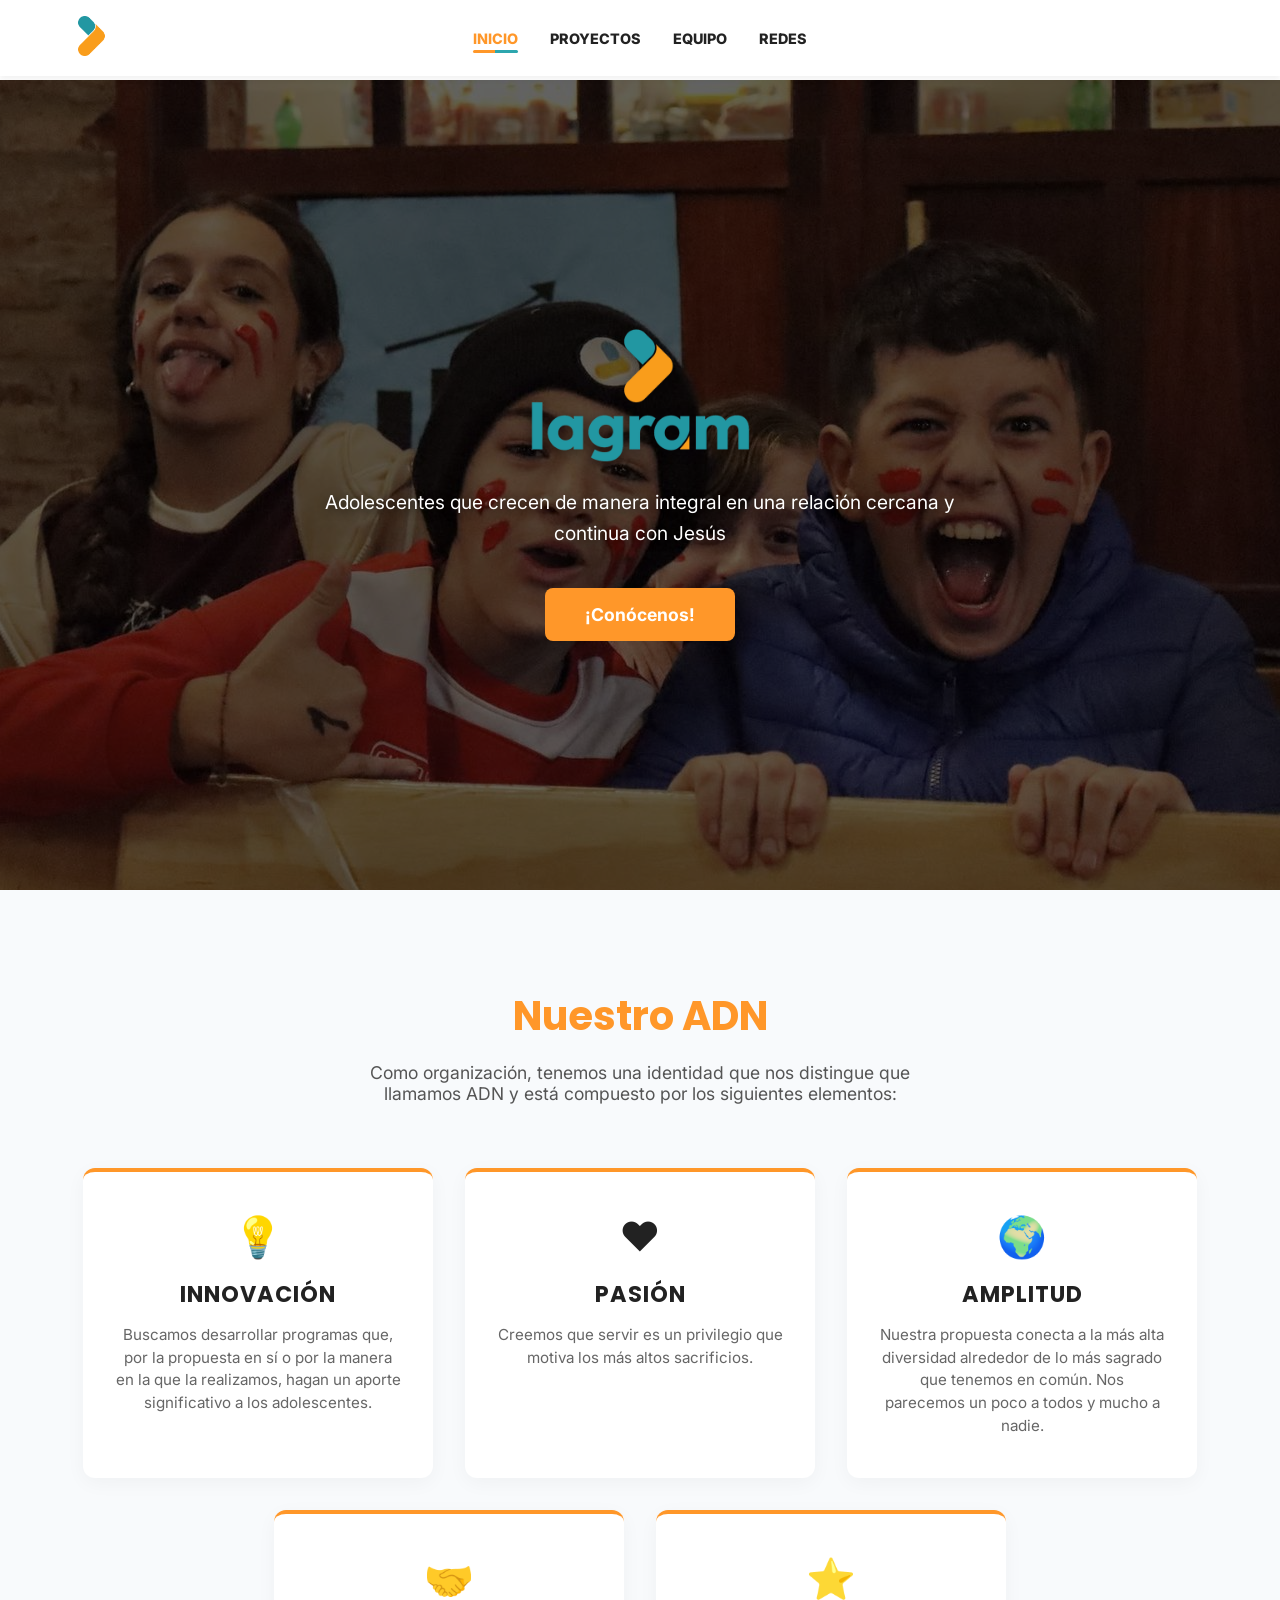
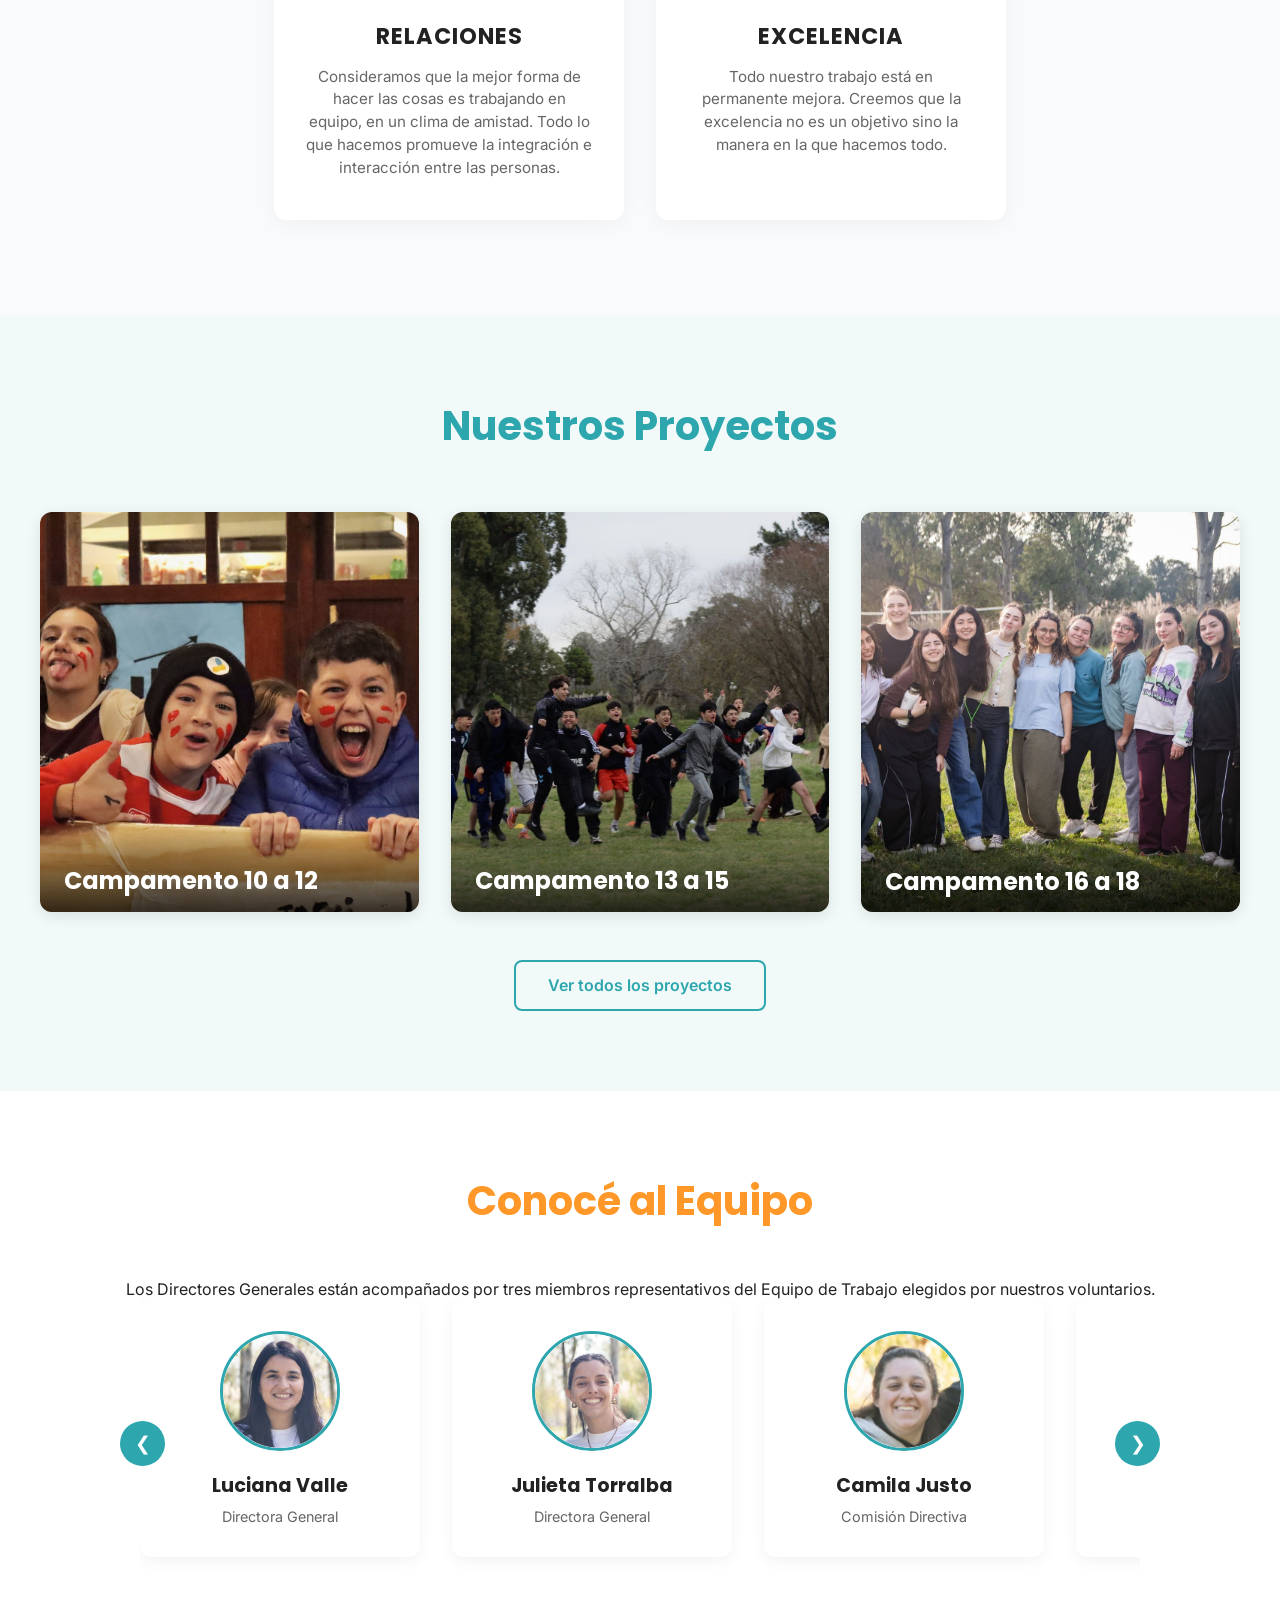
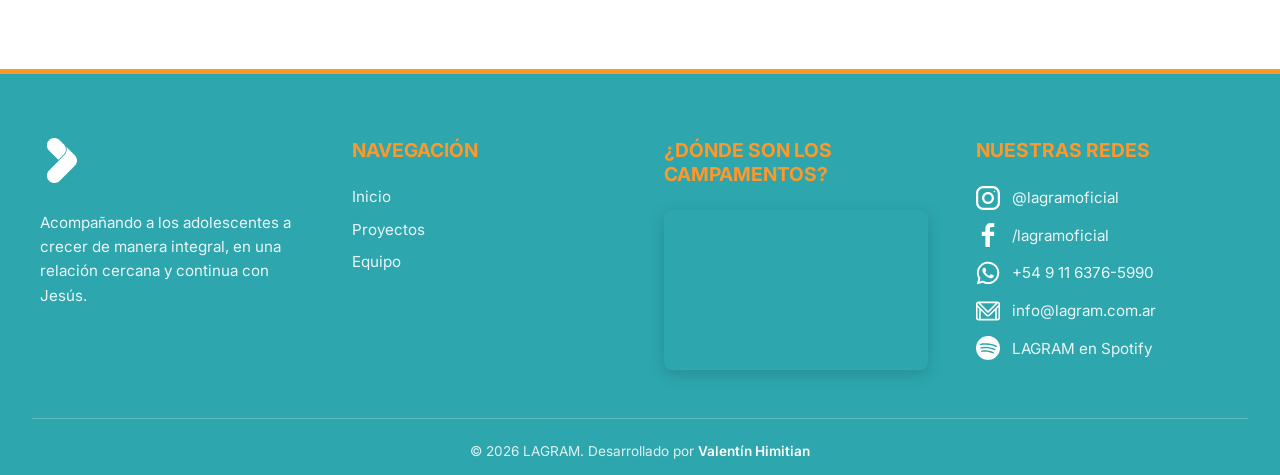
==== commit 823c2afc: "feat: redes del footer con texto y crédito legible - Cada ícono de redes muestra al lado su usuario," ====
--- a/index.html
+++ b/index.html
@@ -4,6 +4,12 @@
 <head>
     <meta charset="UTF-8">
     <meta name="viewport" content="width=device-width, initial-scale=1.0">
+    <meta name="description" content="Adolescentes que crecen de manera integral en una relación cercana y continua con Jesús. Campamentos para 10 a 12, 13 a 15, 16 a 18 y 22 a 26 años.">
+    <meta property="og:title" content="LAGRAM">
+    <meta property="og:description" content="Adolescentes que crecen de manera integral en una relación cercana y continua con Jesús. Campamentos para 10 a 12, 13 a 15, 16 a 18 y 22 a 26 años.">
+    <meta property="og:type" content="website">
+    <meta property="og:locale" content="es_AR">
+    <meta name="theme-color" content="#2DA6AE">
     <title>LAGRAM</title>
     <link rel="icon" type="image/png" href="assets/img/iso.png">
 
@@ -208,23 +214,26 @@
             <div class="footer__columna">
                 <h4 class="footer__titulo">Nuestras Redes</h4>
 
-                <!-- Mantenemos el modificador --vertical para que sigan apilados -->
                 <div class="footer__social footer__social--vertical">
-                    <a href="https://www.instagram.com/lagramoficial" target="_blank" rel="noopener" aria-label="Instagram">
-                        <img src="assets/img/instagram.svg" alt="IG">
-                    </a>
-                    <a href="https://www.facebook.com/lagramoficial" target="_blank" rel="noopener" aria-label="Facebook">
-                        <img src="assets/img/facebook-footer.svg" alt="FB">
-                    </a>
-                    <a href="https://wa.me/5491163765990" target="_blank" rel="noopener" aria-label="WhatsApp">
-                        <img src="assets/img/whatsapp-footer.svg" alt="WhatsApp">
-                    </a>
-                    <a href="mailto:info@lagram.com.ar" aria-label="Enviar correo por Gmail">
-                        <img src="assets/img/gmail-footer.svg" alt="Gmail">
-                    </a>
-                    <!-- Nuevo ícono de Spotify (Asegurate de poner el link real de Lagram) -->
-                    <a href="https://open.spotify.com/user/lagramoficial?si=a2e627d1a4cd45a8" target="_blank" rel="noopener" aria-label="Spotify">
-                        <img src="assets/img/spotify-footer.svg" alt="Spotify">
+                    <a href="https://www.instagram.com/lagramoficial" target="_blank" rel="noopener">
+                        <img src="assets/img/instagram.svg" alt="" aria-hidden="true">
+                        <span>@lagramoficial</span>
+                    </a>
+                    <a href="https://www.facebook.com/lagramoficial" target="_blank" rel="noopener">
+                        <img src="assets/img/facebook-footer.svg" alt="" aria-hidden="true">
+                        <span>/lagramoficial</span>
+                    </a>
+                    <a href="https://wa.me/5491163765990" target="_blank" rel="noopener">
+                        <img src="assets/img/whatsapp-footer.svg" alt="" aria-hidden="true">
+                        <span>+54 9 11 6376-5990</span>
+                    </a>
+                    <a href="mailto:info@lagram.com.ar">
+                        <img src="assets/img/gmail-footer.svg" alt="" aria-hidden="true">
+                        <span>info@lagram.com.ar</span>
+                    </a>
+                    <a href="https://open.spotify.com/user/lagramoficial?si=a2e627d1a4cd45a8" target="_blank" rel="noopener">
+                        <img src="assets/img/spotify-footer.svg" alt="" aria-hidden="true">
+                        <span>LAGRAM en Spotify</span>
                     </a>
                 </div>
             </div>
@@ -232,7 +241,7 @@
         </div>
 
         <div class="footer__copyright">
-            <p>&copy; 2026 LAGRAM. Desarrollado por <a href="https://www.linkedin.com/in/valentín-himitian" target="_blank" style="color: inherit; text-decoration: none;">www.linkedin.com/in/valentín-himitian</a></p>
+            <p>&copy; 2026 LAGRAM. Desarrollado por <a href="https://www.linkedin.com/in/valent%C3%ADn-himitian" target="_blank" rel="noopener">Valentín Himitian</a></p>
         </div>
     </footer>
 
--- a/assets/css/estilos.css
+++ b/assets/css/estilos.css
@@ -1066,7 +1066,47 @@
 .footer__social--vertical {
     flex-direction: column;
     align-items: flex-start;
+    gap: 0.85rem;
     margin-top: 0;
+}
+
+.footer__social--vertical a {
+    display: flex;
+    align-items: center;
+    gap: 0.75rem;
+    color: rgba(255, 255, 255, 0.9);
+    text-decoration: none;
+    font-size: 0.95rem;
+    transition: color 0.3s ease;
+}
+
+.footer__social--vertical a:hover {
+    color: var(--color-primario);
+}
+
+.footer__social--vertical img {
+    flex-shrink: 0;
+}
+
+/* Mejor contraste de los textos claros sobre el verde del footer */
+.footer__descripcion,
+.footer__links a {
+    color: rgba(255, 255, 255, 0.9);
+}
+
+.footer__copyright {
+    color: rgba(255, 255, 255, 0.85);
+    border-top-color: rgba(255, 255, 255, 0.25);
+}
+
+.footer__copyright a {
+    color: #fff;
+    font-weight: 600;
+    text-decoration: none;
+}
+
+.footer__copyright a:hover {
+    text-decoration: underline;
 }
 
 /* =========================================
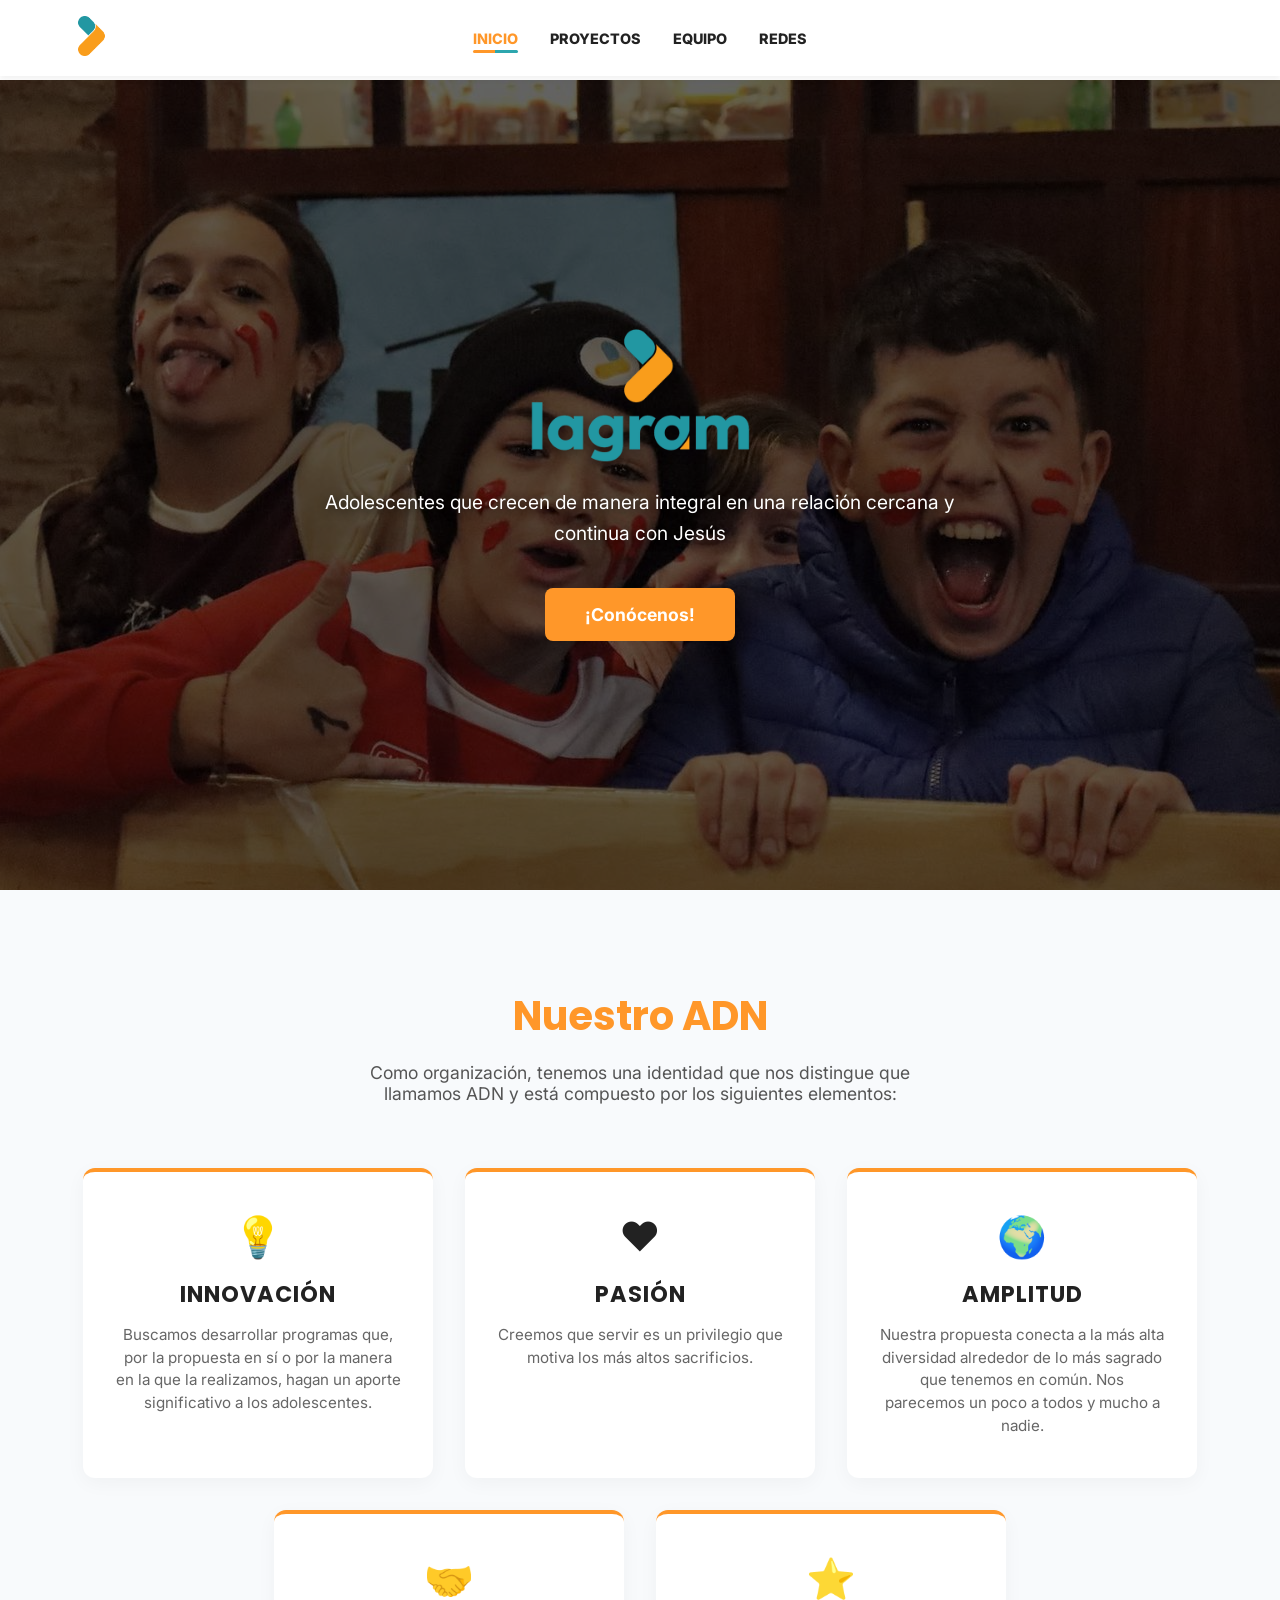
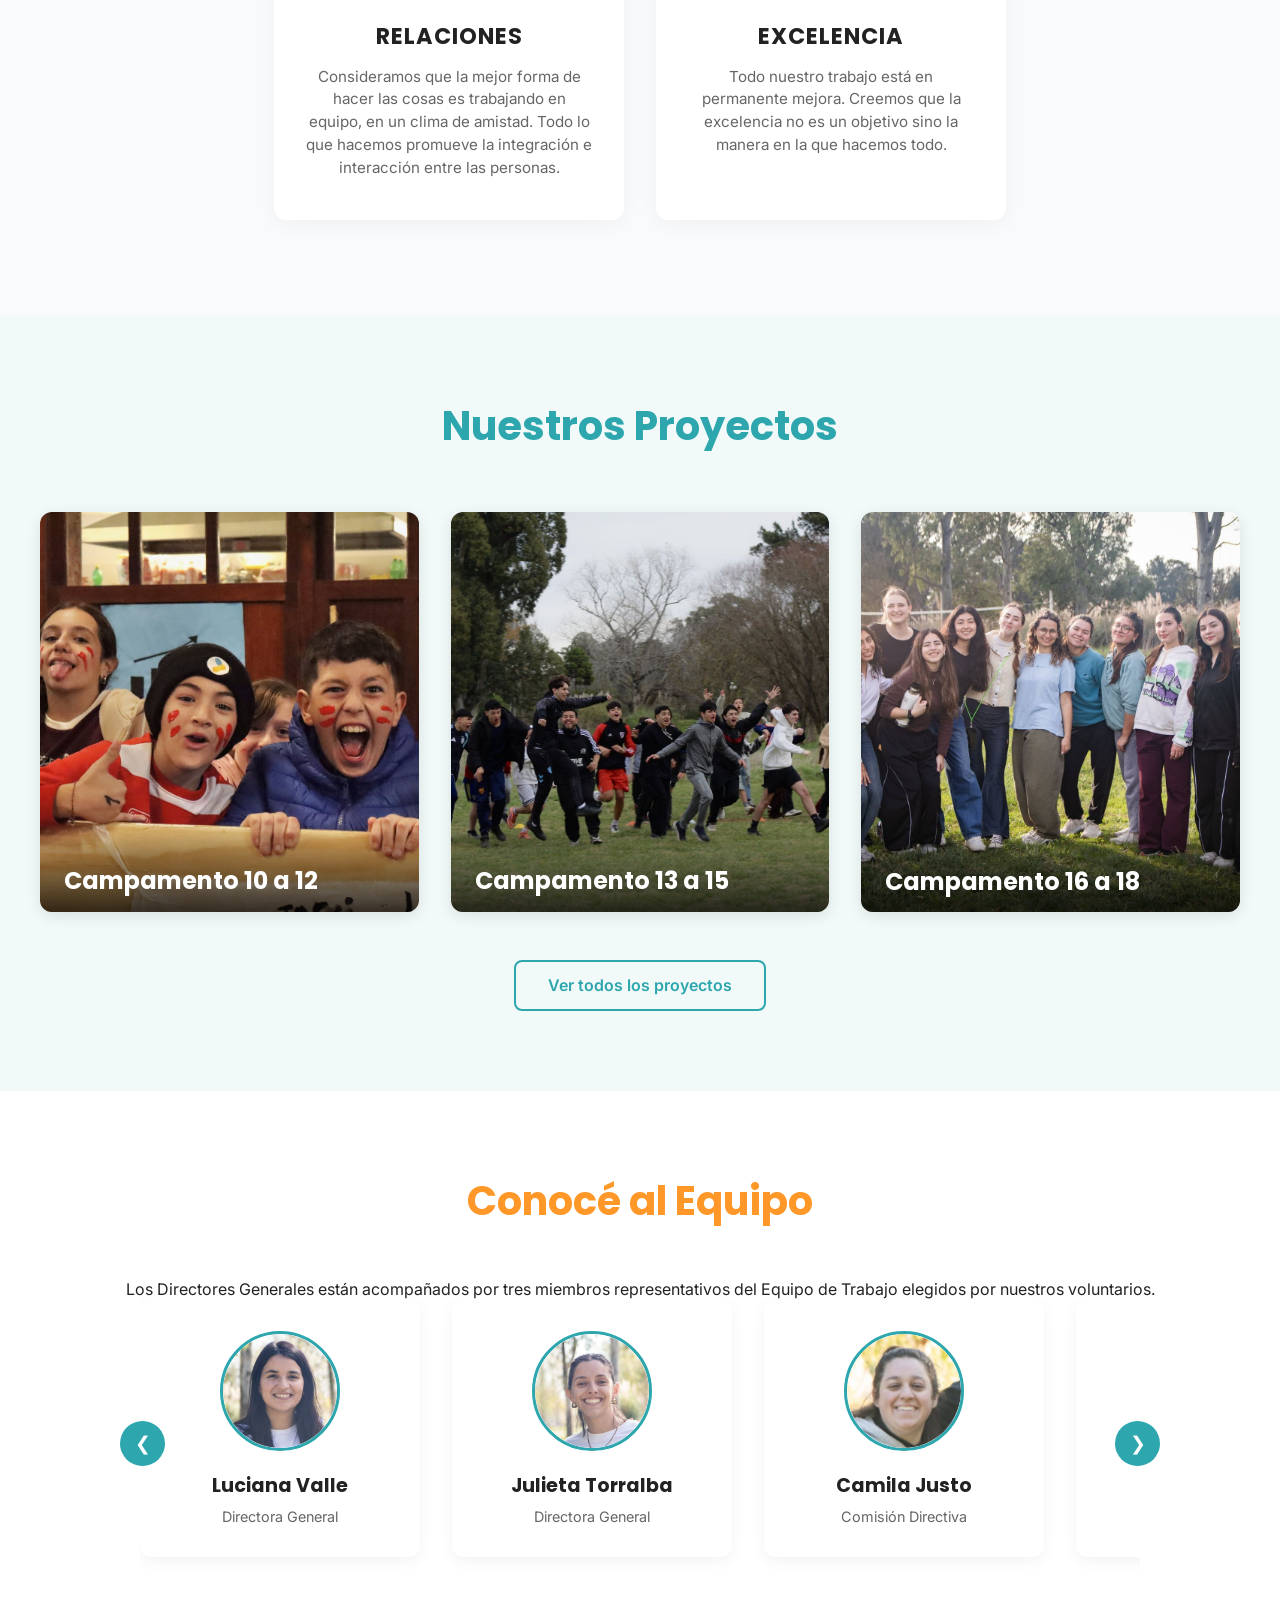
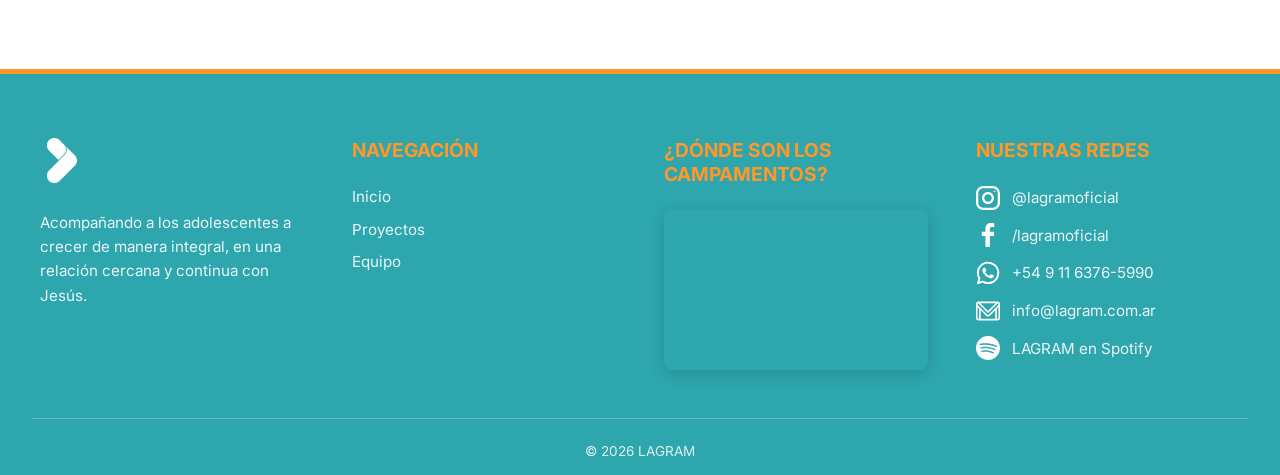
==== commit 48ee0bf9: "fix: crédito del desarrollo solo al final de Equipo, no en todos los footers - Footers: queda solo "" ====
--- a/index.html
+++ b/index.html
@@ -241,7 +241,7 @@
         </div>
 
         <div class="footer__copyright">
-            <p>&copy; 2026 LAGRAM. Desarrollado por <a href="https://www.linkedin.com/in/valent%C3%ADn-himitian" target="_blank" rel="noopener">Valentín Himitian</a></p>
+            <p>&copy; 2026 LAGRAM</p>
         </div>
     </footer>
 
--- a/assets/css/estilos.css
+++ b/assets/css/estilos.css
@@ -729,16 +729,87 @@
    PÁGINA DE PROYECTOS (Jerarquía Híbrida)
 ========================================= */
 
-.proyectos-header {
-    text-align: center;
-    padding: 8rem 2rem 4rem; /* Un espacio grande arriba para que el Header fijo no tape el título */
-    background-color: var(--color-fondo);
-}
-
-.proyectos-header h1 {
+/* =========================================
+   ENCABEZADO DE PÁGINA (foto + título)
+   La foto va en el HTML: style="background-image: url(...); background-position: center 35%"
+   (si se pusiera acá, la ruta se tomaría desde la carpeta css/ y no cargaría).
+   Sin foto, queda el degradé verde de la marca.
+========================================= */
+.encabezado {
+    position: relative;
+    padding: 10rem 2rem 4rem; /* Arriba deja lugar para el header fijo */
+    margin-bottom: 3.5rem;
+    color: #fff;
+    background-color: #1f7d83;
+    background-image: linear-gradient(135deg, var(--color-secundario), #1f7d83);
+    background-size: cover;
+    background-position: center 40%;
+}
+
+/* Capa oscura encima de la foto: más oscura a la izquierda, donde va el texto */
+.encabezado::before {
+    content: "";
+    position: absolute;
+    inset: 0;
+    background: linear-gradient(90deg, rgba(20, 20, 20, 0.78) 0%, rgba(20, 20, 20, 0.45) 55%, rgba(20, 20, 20, 0.15) 100%);
+}
+
+.encabezado__contenido {
+    position: relative; /* Por encima de la capa oscura */
+    max-width: 1000px;
+    margin: 0 auto;
+}
+
+.encabezado__etiqueta {
+    display: inline-block;
+    font-weight: 700;
+    font-size: 0.85rem;
+    letter-spacing: 2px;
+    text-transform: uppercase;
+    color: var(--color-primario);
+    margin-bottom: 0.4rem;
+}
+
+.encabezado__titulo {
     font-family: var(--fuente-titulos);
-    font-size: 3rem;
-    color: var(--color-texto);
+    color: #fff;
+    font-size: 3.6rem;
+    line-height: 1.05;
+}
+
+/* La misma línea naranja y azul del menú activo */
+.encabezado__titulo::after {
+    content: "";
+    display: block;
+    width: 70px;
+    height: 6px;
+    border-radius: 3px;
+    margin-top: 1rem;
+    background: linear-gradient(90deg, var(--color-primario) 50%, var(--color-secundario) 50%);
+}
+
+.encabezado__texto {
+    color: rgba(255, 255, 255, 0.92);
+    font-size: 1.15rem;
+    line-height: 1.5;
+    margin-top: 1rem;
+    max-width: 560px;
+}
+
+@media (max-width: 768px) {
+    .encabezado {
+        padding: 8rem 1.25rem 3rem;
+        margin-bottom: 2.5rem;
+    }
+
+    /* En celular el texto ocupa todo el ancho: oscurecemos parejo */
+    .encabezado::before {
+        background: linear-gradient(rgba(20, 20, 20, 0.55), rgba(20, 20, 20, 0.7));
+    }
+
+    .encabezado__titulo {
+        font-size: 2.4rem;
+    }
 }
 
 /* --- ZONA VIP (Zig-Zag) --- */
@@ -885,10 +956,6 @@
         flex-direction: column; 
         gap: 2rem;
         text-align: center;
-    }
-    
-    .proyectos-header h1 {
-        font-size: 2.2rem;
     }
     
     .proyecto-row__texto h2 {
@@ -1712,3 +1779,252 @@
         height: 80px;
     }
 }
+
+/* Etiqueta de edades en las tarjetas de iniciativas */
+.tarjeta-iniciativa__edades {
+    display: inline-block;
+    background: #f2f9f9;
+    color: var(--color-secundario);
+    font-size: 0.8rem;
+    font-weight: 600;
+    padding: 0.25rem 0.6rem;
+    border-radius: 999px;
+    margin-bottom: 0.6rem;
+}
+
+/* --- Ajustes para el formulario de FILO --- */
+.inscripcion-info__intro {
+    color: #444;
+    line-height: 1.6;
+    margin-bottom: 1.5rem;
+}
+
+.inscripcion-info__lista dd p + p {
+    margin-top: 0.6rem;
+}
+
+/* Muchas opciones cortas: en dos columnas */
+.opciones--grilla {
+    display: grid;
+    grid-template-columns: 1fr 1fr;
+}
+
+@media (max-width: 600px) {
+    .opciones--grilla {
+        grid-template-columns: 1fr;
+    }
+}
+
+/* =========================================
+   ESTADO DE INSCRIPCIONES
+========================================= */
+
+/* "Más info" + "Inscripciones próximamente" en los campamentos */
+.proyecto-row__acciones {
+    display: flex;
+    flex-wrap: wrap;
+    align-items: center;
+    gap: 0.75rem 1.25rem;
+}
+
+.proyecto-row__estado {
+    font-size: 0.9rem;
+    font-weight: 600;
+    color: #777;
+}
+
+/* Cartel fijo del modo vista previa (?demo) */
+.cartel-demo {
+    position: fixed;
+    left: 50%;
+    bottom: 1rem;
+    transform: translateX(-50%);
+    z-index: 2000;
+    width: max-content;
+    max-width: calc(100% - 2rem);
+    background: var(--color-texto);
+    color: #fff;
+    font-size: 0.85rem;
+    line-height: 1.4;
+    padding: 0.6rem 1rem;
+    border-radius: 999px;
+    box-shadow: 0 6px 20px rgba(0, 0, 0, 0.25);
+    text-align: center;
+}
+
+.cartel-demo a {
+    color: var(--color-primario);
+    font-weight: 600;
+    margin-left: 0.5rem;
+}
+
+@media (max-width: 768px) {
+    .proyecto-row__acciones {
+        justify-content: center;
+    }
+
+    .cartel-demo {
+        border-radius: 12px;
+    }
+}
+
+.inscripcion-info__puntos {
+    margin: 0.6rem 0 0 1.2rem;
+}
+
+.inscripcion-info__puntos li + li {
+    margin-top: 0.4rem;
+}
+
+/* =========================================
+   PÁGINA DE UNA PROPUESTA (evento.html)
+========================================= */
+.inscripcion-aviso__nota {
+    margin-top: 0.4rem;
+    font-size: 0.92rem;
+    color: #666;
+}
+
+.inscripcion-info__lista ul {
+    margin: 0.4rem 0 0 1.2rem;
+}
+
+.cartel-vacio {
+    max-width: 420px;
+    margin: 1rem auto 2rem;
+    padding: 2.5rem 2rem;
+    background: #fff;
+    border: 1px solid #e3e8ea;
+    border-radius: 14px;
+    box-shadow: 0 6px 25px rgba(0, 0, 0, 0.05);
+    text-align: center;
+}
+
+.cartel-vacio__logo {
+    width: 160px;
+    height: auto;
+    margin-bottom: 1.25rem;
+}
+
+.cartel-vacio__titulo {
+    font-size: 1.4rem;
+    margin-bottom: 0.6rem;
+}
+
+.cartel-vacio__texto {
+    color: #555;
+    line-height: 1.55;
+}
+
+.cartel-vacio__texto a {
+    color: var(--color-secundario);
+    font-weight: 600;
+}
+
+.evento-volver {
+    text-align: center;
+    margin: 2.5rem 0 1rem;
+}
+
+/* =========================================
+   TARJETAS DE INICIATIVAS (links a evento.html)
+========================================= */
+a.tarjeta-iniciativa {
+    display: flex;
+    flex-direction: column;
+    text-decoration: none;
+    color: inherit;
+}
+
+.tarjeta-iniciativa__foto {
+    position: relative;
+}
+
+.tarjeta-iniciativa__cuerpo {
+    display: flex;
+    flex-direction: column;
+    flex: 1;
+}
+
+.tarjeta-iniciativa__mas {
+    margin-top: auto;
+    padding-top: 1rem;
+    font-weight: 600;
+    font-size: 0.95rem;
+    color: var(--color-secundario);
+}
+
+a.tarjeta-iniciativa:hover .tarjeta-iniciativa__mas {
+    color: var(--color-primario);
+}
+
+/* Etiqueta "Hasta 2024" sobre la foto */
+.tarjeta-iniciativa__epoca {
+    position: absolute;
+    top: 0.75rem;
+    left: 0.75rem;
+    background: rgba(20, 20, 20, 0.75);
+    color: #fff;
+    font-size: 0.78rem;
+    font-weight: 600;
+    padding: 0.25rem 0.65rem;
+    border-radius: 999px;
+}
+
+.tarjeta-iniciativa--pasada .tarjeta-iniciativa__titulo {
+    color: var(--color-texto);
+}
+
+/* --- Sección "Propuestas que hicimos" --- */
+.proyectos-historicos {
+    padding: 4rem 2rem 5rem;
+    text-align: center;
+}
+
+.proyectos-historicos__titulo {
+    font-family: var(--fuente-titulos);
+    font-size: 1.8rem;
+    margin-bottom: 0.75rem;
+}
+
+.proyectos-historicos__texto {
+    max-width: 600px;
+    margin: 0 auto 2.5rem;
+    color: #666;
+    line-height: 1.6;
+}
+
+@media (max-width: 768px) {
+    .proyectos-historicos {
+        padding: 3rem 0 4rem;
+    }
+}
+
+/* La etiqueta de edades no se estira dentro de la tarjeta */
+.tarjeta-iniciativa__edades {
+    align-self: flex-start;
+}
+
+/* Páginas cortas: que el footer no quede flotando en el medio de la pantalla */
+.pagina-evento,
+.pagina-inscripcion {
+    min-height: 75vh;
+}
+
+/* Crédito discreto al final de la página de Equipo */
+.credito-web {
+    text-align: center;
+    font-size: 0.8rem;
+    color: #9aa3a6;
+    margin: -2rem auto 0;
+}
+
+.credito-web a {
+    color: inherit;
+    text-decoration: underline;
+    text-underline-offset: 2px;
+}
+
+.credito-web a:hover {
+    color: var(--color-secundario);
+}
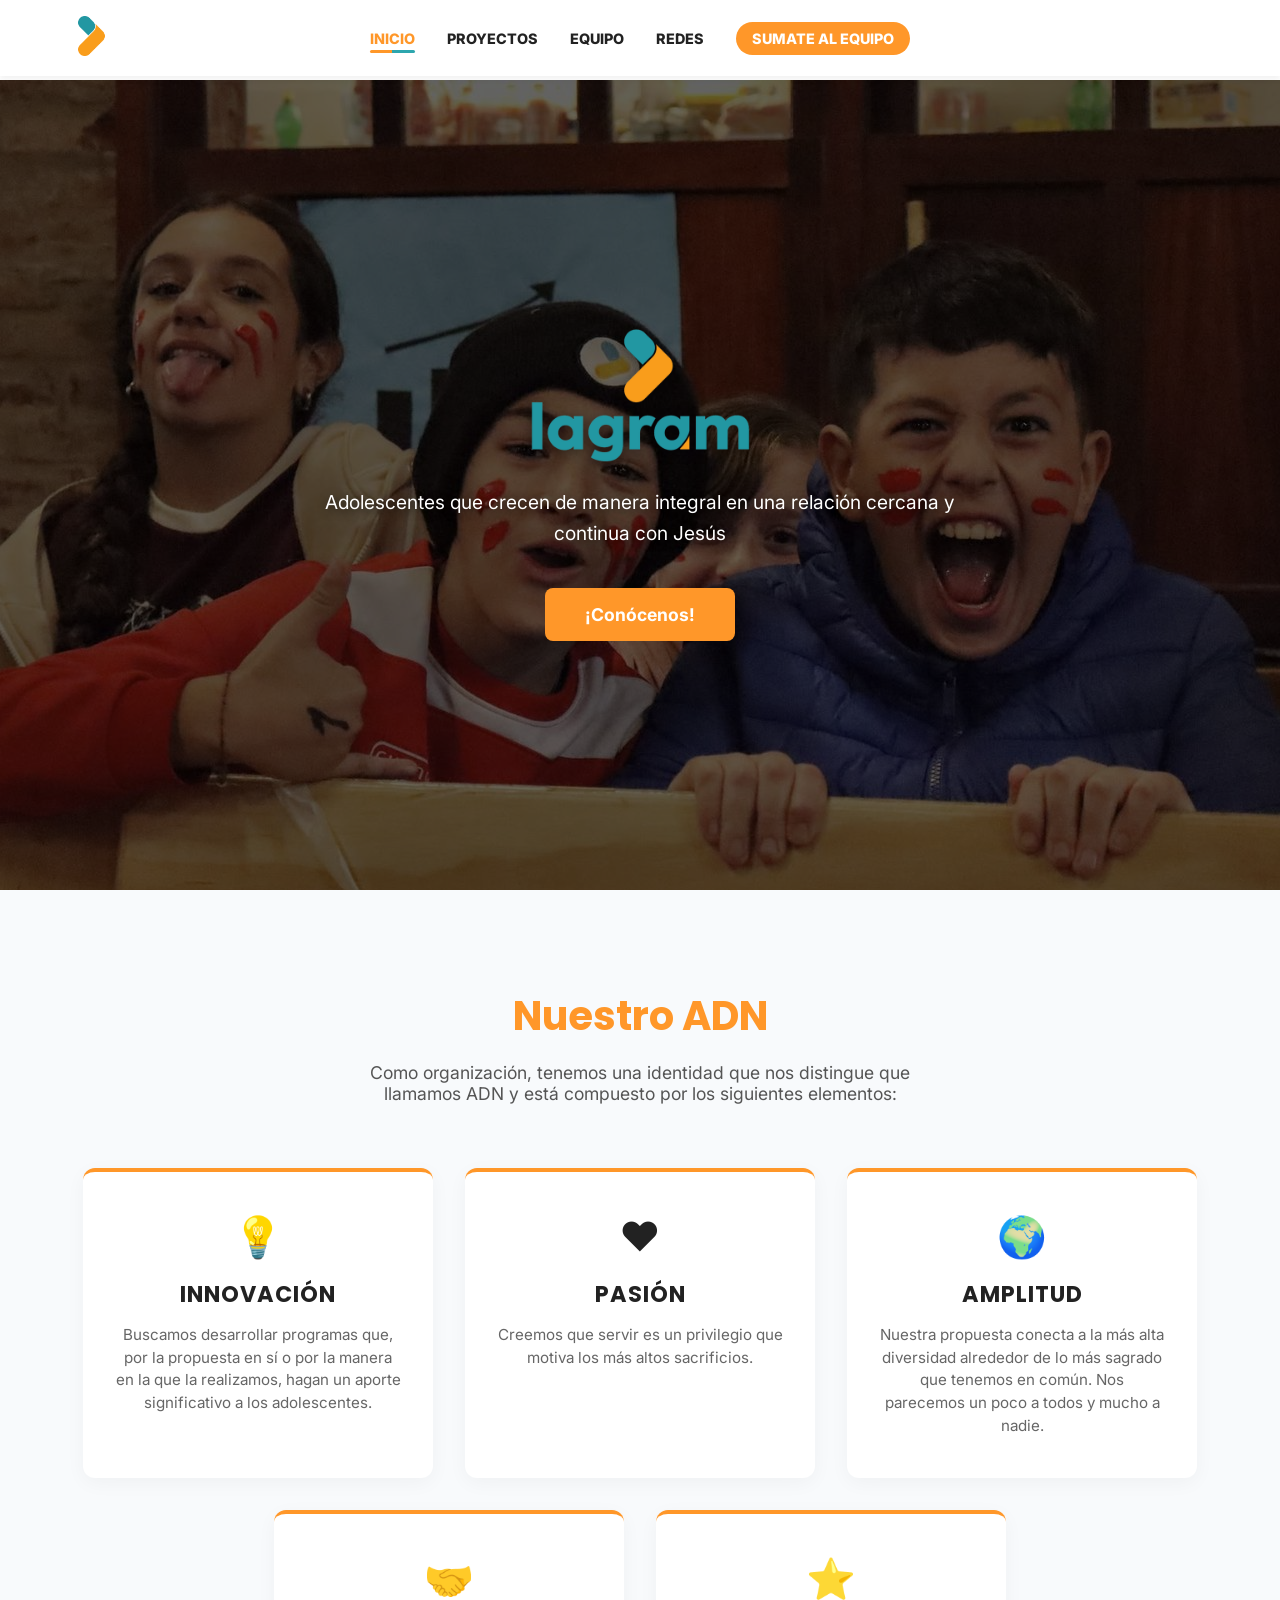
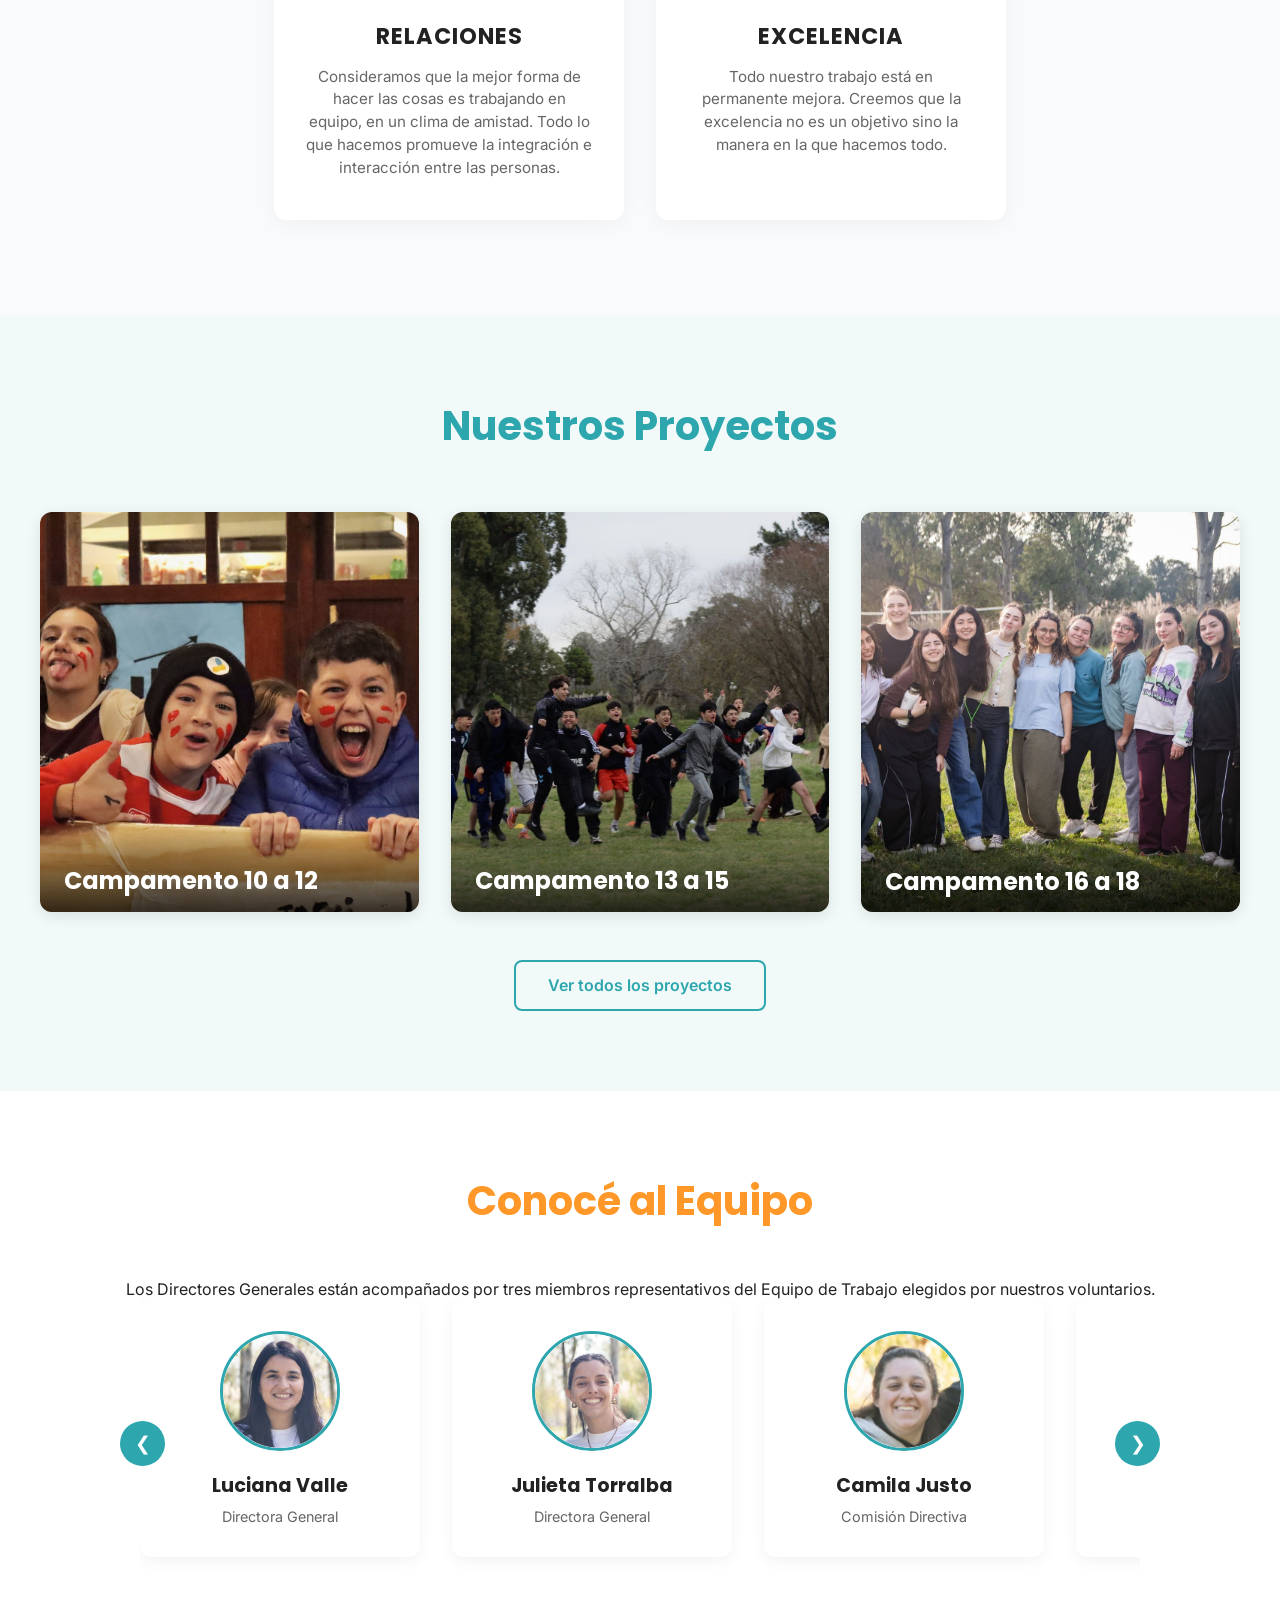
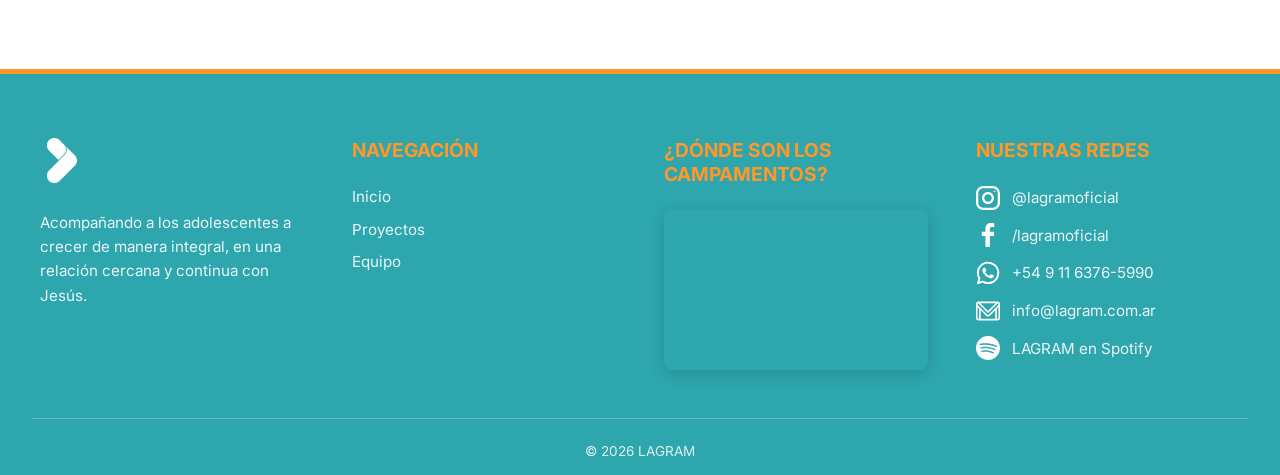
==== commit cf1d9f7e: "feat: "Sumate al equipo" en el menú de todas las páginas - Botón naranja destacado al final del menú" ====
--- a/index.html
+++ b/index.html
@@ -47,6 +47,7 @@
                 <li><a href="proyectos.html" class="header__link">Proyectos</a></li>
                 <li><a href="equipo.html" class="header__link">Equipo</a></li>
                 <li><a href="#footer" class="header__link">Redes</a></li>
+                <li><a href="sumate.html" class="header__link header__link--destacado">Sumate al equipo</a></li>
             </ul>
         </nav>
     </div>
--- a/assets/css/estilos.css
+++ b/assets/css/estilos.css
@@ -2028,3 +2028,193 @@
 .credito-web a:hover {
     color: var(--color-secundario);
 }
+
+/* =========================================
+   SUMATE AL EQUIPO (sumate.html)
+========================================= */
+.sumate__titulo {
+    font-family: var(--fuente-titulos);
+    font-size: 1.8rem;
+    color: var(--color-texto);
+    margin-bottom: 1.5rem;
+}
+
+/* --- Áreas --- */
+.sumate-areas {
+    max-width: 1100px;
+    margin: 0 auto 4rem;
+    padding: 0 1.25rem;
+}
+
+.sumate-areas__grid {
+    display: grid;
+    grid-template-columns: repeat(auto-fill, minmax(240px, 1fr));
+    gap: 1.5rem;
+}
+
+.area-card {
+    background: #fff;
+    border-radius: 12px;
+    overflow: hidden;
+    box-shadow: 0 4px 15px rgba(0, 0, 0, 0.06);
+    display: flex;
+    flex-direction: column;
+}
+
+.area-card__foto {
+    width: 100%;
+    aspect-ratio: 4 / 3;
+    object-fit: cover;
+    display: block;
+}
+
+.area-card__cuerpo {
+    padding: 1.25rem;
+}
+
+.area-card__titulo {
+    font-size: 1.2rem;
+    color: var(--color-primario);
+    margin-bottom: 0.5rem;
+}
+
+.area-card__texto {
+    color: #555;
+    font-size: 0.95rem;
+    line-height: 1.55;
+}
+
+/* --- Requisitos y cómo funciona --- */
+.sumate-info {
+    max-width: 1100px;
+    margin: 0 auto 4rem;
+    padding: 0 1.25rem;
+    display: grid;
+    grid-template-columns: 1fr 1fr;
+    gap: 2rem;
+}
+
+.sumate-info__bloque {
+    background: #f2f9f9;
+    border-radius: 12px;
+    padding: 2rem;
+}
+
+.sumate-info .sumate__titulo {
+    font-size: 1.35rem;
+    color: var(--color-secundario);
+    margin-bottom: 1rem;
+}
+
+.sumate-lista,
+.sumate-pasos {
+    color: #444;
+    line-height: 1.6;
+    padding-left: 1.2rem;
+}
+
+.sumate-lista li + li,
+.sumate-pasos li + li {
+    margin-top: 0.6rem;
+}
+
+.sumate-pasos li::marker {
+    font-weight: 700;
+    color: var(--color-primario);
+}
+
+.sumate-nota {
+    margin-top: 1.25rem;
+    color: #555;
+    font-size: 0.95rem;
+    line-height: 1.5;
+}
+
+.sumate-nota a {
+    color: var(--color-secundario);
+    font-weight: 600;
+}
+
+/* Opción deshabilitada (el área ya elegida como principal) */
+.opcion--deshabilitada {
+    opacity: 0.45;
+    cursor: not-allowed;
+}
+
+@media (max-width: 768px) {
+    .sumate-info {
+        grid-template-columns: 1fr;
+        gap: 1.25rem;
+    }
+
+    .sumate-info__bloque {
+        padding: 1.5rem 1.25rem;
+    }
+
+    .sumate__titulo {
+        font-size: 1.5rem;
+    }
+}
+
+/* Acceso a "Sumate al equipo" desde la página de Equipo */
+.equipo-sumate {
+    max-width: 1000px;
+    margin: 0 auto 5rem;
+    padding: 2rem 2.5rem;
+    border-radius: 12px;
+    background: linear-gradient(135deg, var(--color-secundario), #1f7d83);
+    color: #fff;
+    display: flex;
+    align-items: center;
+    justify-content: space-between;
+    gap: 2rem;
+}
+
+.equipo-sumate h2 {
+    font-size: 1.5rem;
+    margin-bottom: 0.4rem;
+}
+
+.equipo-sumate p {
+    color: rgba(255, 255, 255, 0.92);
+    line-height: 1.5;
+    max-width: 560px;
+}
+
+.equipo-sumate .btn {
+    flex-shrink: 0;
+}
+
+@media (max-width: 1060px) {
+    .equipo-sumate {
+        margin-left: 1.25rem;
+        margin-right: 1.25rem;
+    }
+}
+
+@media (max-width: 768px) {
+    .equipo-sumate {
+        flex-direction: column;
+        align-items: flex-start;
+        padding: 1.75rem 1.25rem;
+    }
+}
+
+/* "Sumate al equipo" en el menú: botón naranja para que se encuentre fácil */
+.header__link--destacado {
+    background-color: var(--color-primario);
+    color: #fff !important;
+    padding: 0.5rem 1rem;
+    border-radius: 999px;
+    transition: background-color 0.3s ease, transform 0.3s ease;
+}
+
+.header__link--destacado::after {
+    display: none; /* sin la línea de abajo */
+}
+
+.header__link--destacado:hover,
+.header__link--destacado.activo {
+    background-color: #e3821d;
+    transform: translateY(-2px);
+}
